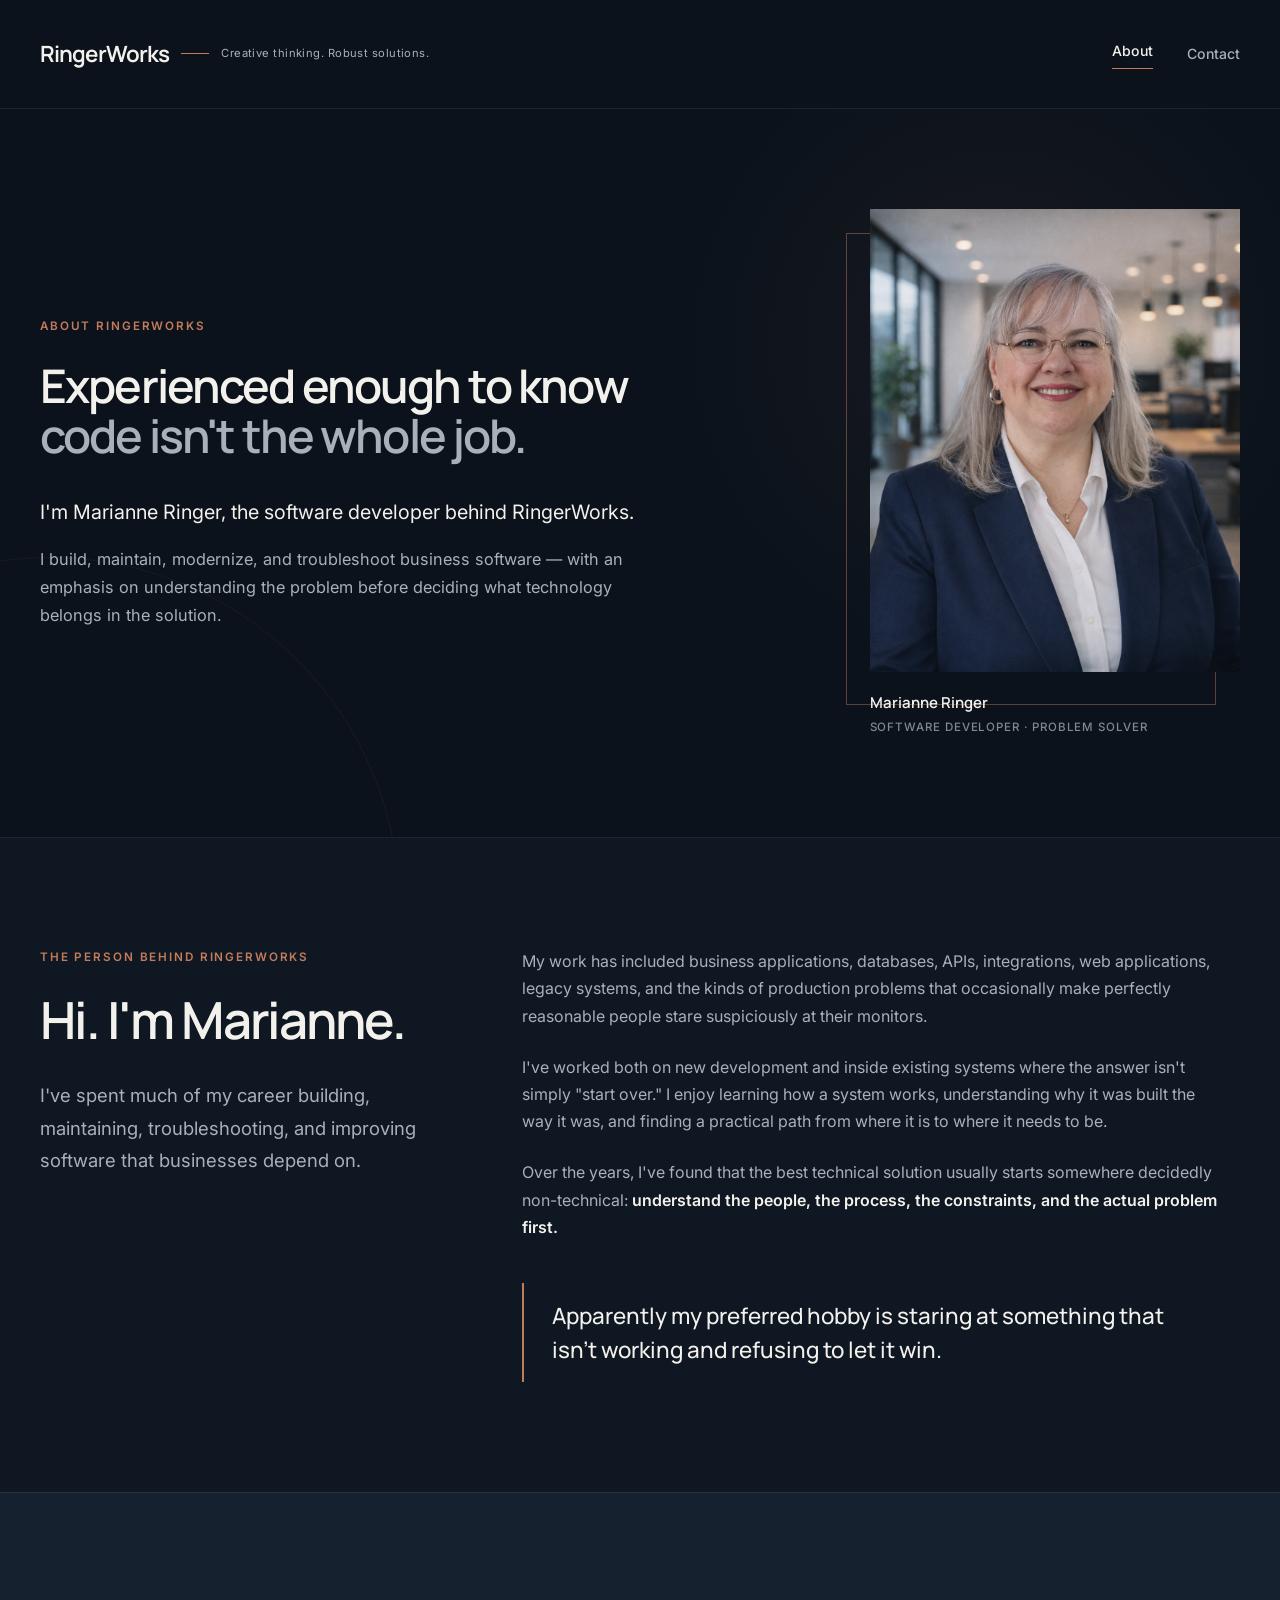
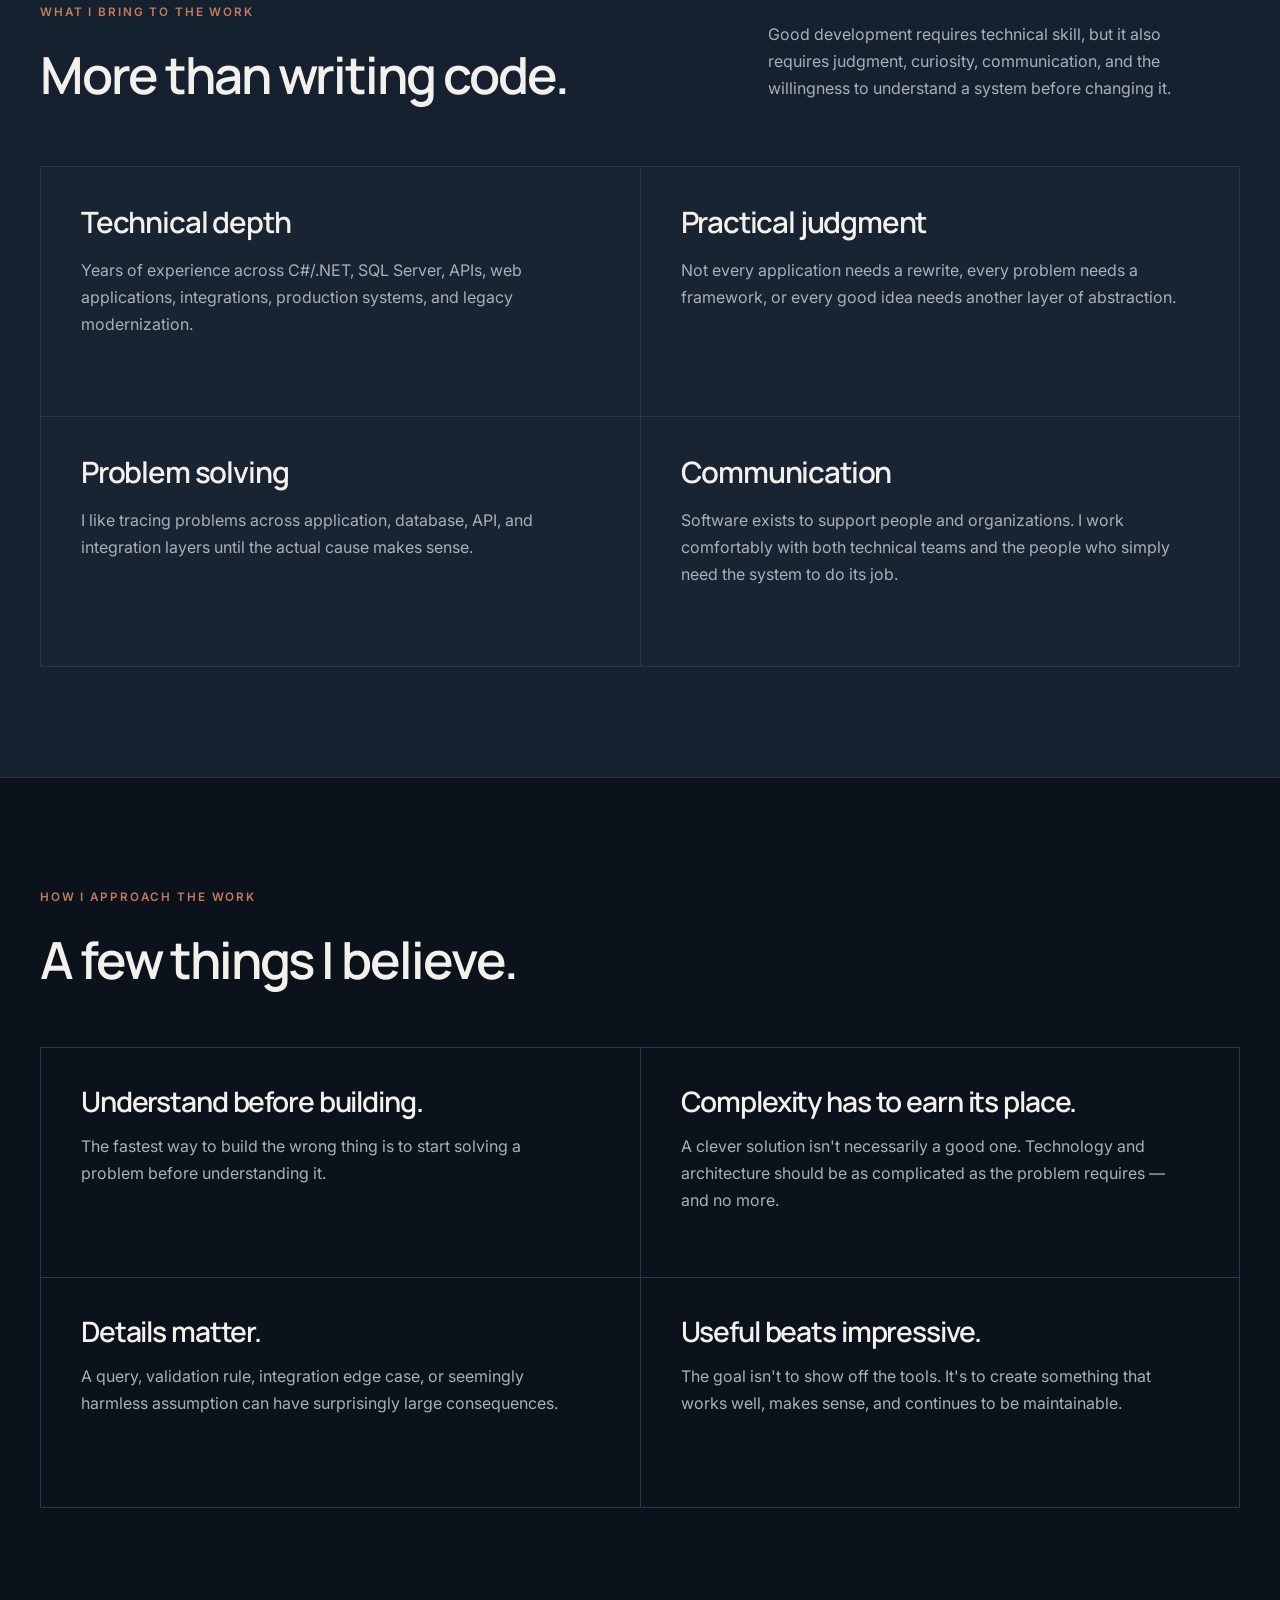
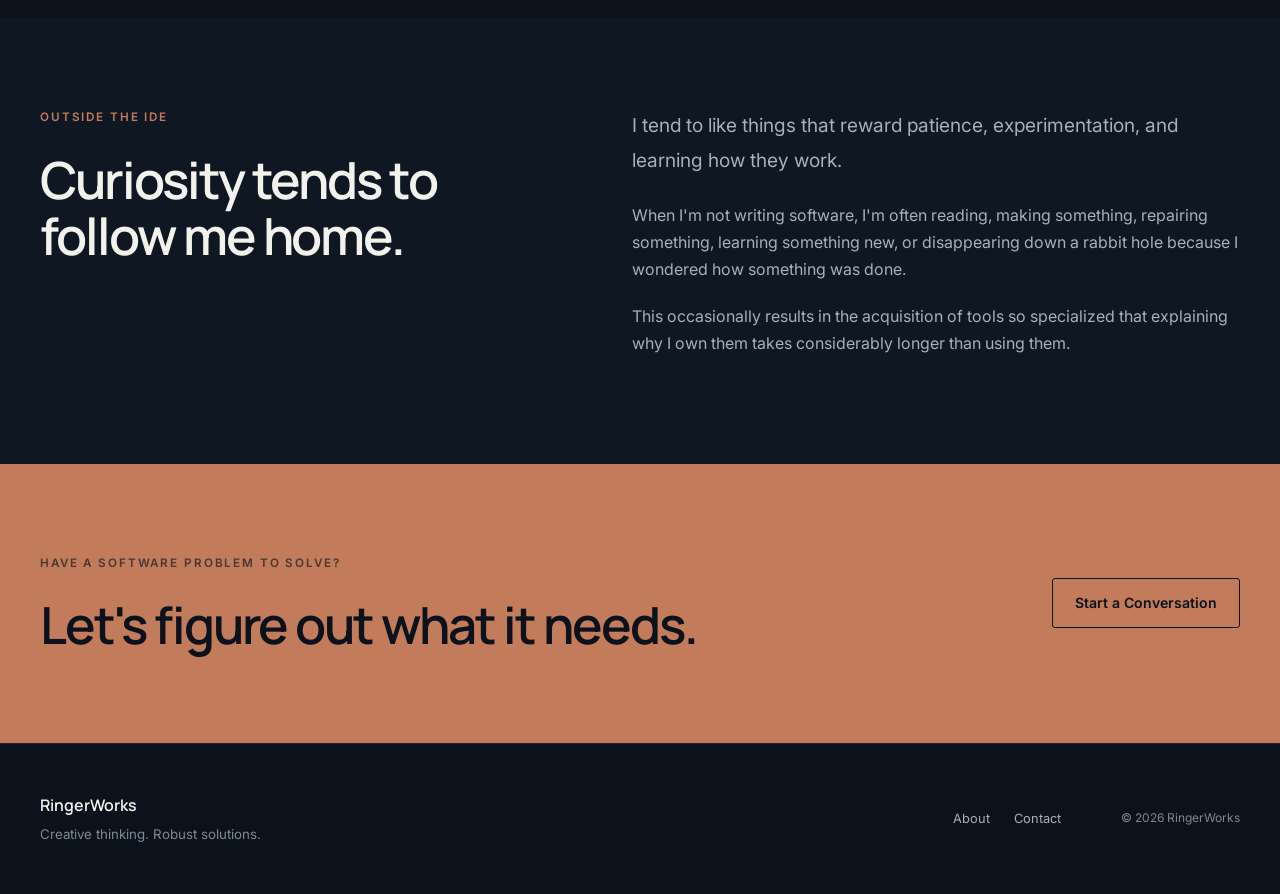
==== about/index.html @ 97416dea "RingerWorks website first full version" ====
<!DOCTYPE html>
<html lang="en">

<head>
    <meta charset="utf-8">

    <meta name="viewport"
          content="width=device-width, initial-scale=1">

    <title>About RingerWorks | Marianne Ringer</title>

    <meta name="description"
          content="Meet Marianne Ringer, the software developer behind RingerWorks. Experienced in .NET development, business applications, databases, integrations, legacy modernization, and technical problem solving.">

    <!-- Typography -->
    <link rel="preconnect"
          href="https://fonts.googleapis.com">

    <link rel="preconnect"
          href="https://fonts.gstatic.com"
          crossorigin>

    <link href="https://fonts.googleapis.com/css2?family=Inter:wght@400;500;600&family=Manrope:wght@500;600;700&display=swap"
          rel="stylesheet">

    <!-- Site Styles -->
    <link rel="stylesheet"
          href="../assets/css/site.css">
</head>


<body>

    <a class="skip-link"
       href="#main-content">
        Skip to content
    </a>


    <!-- =========================================================
         HEADER
         ========================================================= -->

    <header class="site-header">

        <div class="container header-inner">

            <a href="../index.html"
               class="brand"
               aria-label="RingerWorks home">

                <span class="brand-name">
                    RingerWorks
                </span>

                <span class="brand-line"
                      aria-hidden="true"></span>

                <span class="brand-tagline">
                    Creative thinking. Robust solutions.
                </span>

            </a>


            <nav class="main-nav"
                 aria-label="Main navigation">

                <a href="../about/index.html"
                   class="nav-current"
                   aria-current="page">
                    About
                </a>

                <a href="../contact/index.html">
                    Contact
                </a>

            </nav>

        </div>

    </header>



    <main id="main-content">


        <!-- =====================================================
             ABOUT HERO
             ===================================================== -->

        <section class="about-hero">

            <div class="container about-hero-grid">

                <div class="about-hero-copy">

                    <p class="eyebrow">
                        ABOUT RINGERWORKS
                    </p>


                    <h1>

                        <span class="about-hero-line">
                            Experienced enough to know
                        </span>

                        <span class="about-hero-line about-hero-muted">
                            code isn't the whole job.
                        </span>

                    </h1>


                    <p class="about-hero-lead">
                        I'm Marianne Ringer, the software developer
                        behind RingerWorks.
                    </p>


                    <p class="about-hero-description">
                        I build, maintain, modernize, and troubleshoot
                        business software — with an emphasis on understanding
                        the problem before deciding what technology belongs
                        in the solution.
                    </p>

                </div>



                <figure class="about-portrait">

                    <div class="about-portrait-frame">

                        <img src="../assets/images/Marianne-Ringer.png"
                             alt="Marianne Ringer, founder and software developer at RingerWorks">

                    </div>


                    <figcaption>

                        Marianne Ringer

                        <span>
                            Software Developer · Problem Solver
                        </span>

                    </figcaption>

                </figure>

            </div>

        </section>



        <!-- =====================================================
             INTRODUCTION
             ===================================================== -->

        <section class="about-story section">

            <div class="container about-story-grid">


                <!-- LEFT SIDE -->

                <div class="about-story-intro">

                    <p class="section-label">
                        THE PERSON BEHIND RINGERWORKS
                    </p>


                    <h2>
                        Hi. I'm Marianne.
                    </h2>


                    <p class="about-story-lead">
                        I've spent much of my career building,
                        maintaining, troubleshooting, and improving
                        software that businesses depend on.
                    </p>

                </div>



                <!-- RIGHT SIDE -->

                <div class="about-story-copy">

                    <p>
                        My work has included business applications,
                        databases, APIs, integrations, web applications,
                        legacy systems, and the kinds of production
                        problems that occasionally make perfectly
                        reasonable people stare suspiciously at
                        their monitors.
                    </p>


                    <p>
                        I've worked both on new development and inside
                        existing systems where the answer isn't simply
                        "start over." I enjoy learning how a system works,
                        understanding why it was built the way it was,
                        and finding a practical path from where it is
                        to where it needs to be.
                    </p>


                    <p>
                        Over the years, I've found that the best technical
                        solution usually starts somewhere decidedly
                        non-technical:
                        <strong>
                            understand the people, the process, the
                            constraints, and the actual problem first.
                        </strong>
                    </p>


                    <p class="about-aside">
                        Apparently my preferred hobby is staring at
                        something that isn't working and refusing
                        to let it win.
                    </p>

                </div>

            </div>

        </section>



        <!-- =====================================================
             WHAT I BRING
             ===================================================== -->

        <section class="about-strengths section">

            <div class="container">

                <div class="about-strengths-heading">

                    <div>

                        <p class="section-label">
                            WHAT I BRING TO THE WORK
                        </p>


                        <h2>
                            More than writing code.
                        </h2>

                    </div>


                    <p>
                        Good development requires technical skill,
                        but it also requires judgment, curiosity,
                        communication, and the willingness to understand
                        a system before changing it.
                    </p>

                </div>



                <div class="about-strengths-grid">


                    <!-- TECHNICAL DEPTH -->

                    <article class="strength-card">

                        <h3>
                            Technical depth
                        </h3>

                        <p>
                            Years of experience across C#/.NET,
                            SQL Server, APIs, web applications,
                            integrations, production systems,
                            and legacy modernization.
                        </p>

                    </article>



                    <!-- PRACTICAL JUDGMENT -->

                    <article class="strength-card">

                        <h3>
                            Practical judgment
                        </h3>

                        <p>
                            Not every application needs a rewrite,
                            every problem needs a framework,
                            or every good idea needs another layer
                            of abstraction.
                        </p>

                    </article>



                    <!-- PROBLEM SOLVING -->

                    <article class="strength-card">

                        <h3>
                            Problem solving
                        </h3>

                        <p>
                            I like tracing problems across application,
                            database, API, and integration layers until
                            the actual cause makes sense.
                        </p>

                    </article>



                    <!-- COMMUNICATION -->

                    <article class="strength-card">

                        <h3>
                            Communication
                        </h3>

                        <p>
                            Software exists to support people and
                            organizations. I work comfortably with
                            both technical teams and the people who
                            simply need the system to do its job.
                        </p>

                    </article>

                </div>

            </div>

        </section>



        <!-- =====================================================
             PRINCIPLES
             ===================================================== -->

        <section class="about-principles section">

            <div class="container">

                <div class="principles-heading">

                    <p class="section-label">
                        HOW I APPROACH THE WORK
                    </p>


                    <h2>
                        A few things I believe.
                    </h2>

                </div>



                <div class="principles-grid">


                    <article class="principle-card">

                        <h3>
                            Understand before building.
                        </h3>

                        <p>
                            The fastest way to build the wrong thing
                            is to start solving a problem before
                            understanding it.
                        </p>

                    </article>



                    <article class="principle-card">

                        <h3>
                            Complexity has to earn its place.
                        </h3>

                        <p>
                            A clever solution isn't necessarily a good one.
                            Technology and architecture should be as
                            complicated as the problem requires —
                            and no more.
                        </p>

                    </article>



                    <article class="principle-card">

                        <h3>
                            Details matter.
                        </h3>

                        <p>
                            A query, validation rule, integration edge case,
                            or seemingly harmless assumption can have
                            surprisingly large consequences.
                        </p>

                    </article>



                    <article class="principle-card">

                        <h3>
                            Useful beats impressive.
                        </h3>

                        <p>
                            The goal isn't to show off the tools.
                            It's to create something that works well,
                            makes sense, and continues to be maintainable.
                        </p>

                    </article>

                </div>

            </div>

        </section>



        <!-- =====================================================
             PERSONAL NOTE
             ===================================================== -->

        <section class="about-personal">

            <div class="container about-personal-grid">

                <div>

                    <p class="section-label">
                        OUTSIDE THE IDE
                    </p>


                    <h2>
                        Curiosity tends to
                        follow me home.
                    </h2>

                </div>


                <div class="about-personal-copy">

                    <p class="large-copy">
                        I tend to like things that reward patience,
                        experimentation, and learning how they work.
                    </p>


                    <p>
                        When I'm not writing software, I'm often reading,
                        making something, repairing something, learning
                        something new, or disappearing down a rabbit hole
                        because I wondered how something was done.
                    </p>


                    <p>
                        This occasionally results in the acquisition of
                        tools so specialized that explaining why I own
                        them takes considerably longer than using them.
                    </p>

                </div>

            </div>

        </section>



        <!-- =====================================================
             CONTACT CTA
             ===================================================== -->

        <section class="contact-cta">

            <div class="container contact-cta-inner">

                <div>

                    <p class="section-label">
                        HAVE A SOFTWARE PROBLEM TO SOLVE?
                    </p>


                    <h2>
                        Let's figure out what it needs.
                    </h2>

                </div>


                <a href="../contact/index.html"
                   class="button button-light">

                    Start a Conversation

                </a>

            </div>

        </section>


    </main>



    <!-- =========================================================
         FOOTER
         ========================================================= -->

    <footer class="site-footer">

        <div class="container footer-inner">

            <div class="footer-brand">

                <span>
                    RingerWorks
                </span>

                <small>
                    Creative thinking. Robust solutions.
                </small>

            </div>


            <nav class="footer-nav"
                 aria-label="Footer navigation">

                <a href="../about/index.html">
                    About
                </a>

                <a href="../contact/index.html">
                    Contact
                </a>

            </nav>


            <p class="copyright">
                &copy; 2026 RingerWorks
            </p>

        </div>

    </footer>


    <script src="../assets/js/site.js"></script>

</body>

</html>
---- assets/css/site.css ----
/* ============================================================
   RINGERWORKS
   Core Site Styles
   ============================================================ */


/* ------------------------------------------------------------
   DESIGN TOKENS
   ------------------------------------------------------------ */

:root {
    --bg: #0f1722;
    --bg-deep: #0b121b;
    --bg-soft: #162130;
    --surface: #1b2838;
    --text: #f3f1ec;
    --text-soft: #a8b0b8;
    --text-muted: #7f8993;
    --border: #2a3747;
    --border-soft: rgba(255, 255, 255, 0.08);
    --accent: #c27b5b;
    --accent-hover: #d88f6d;
    --max-width: 1200px;
    --content-width: 820px;
    --font-heading: "Manrope", sans-serif;
    --font-body: "Inter", sans-serif;
}



/* ============================================================
   BASE
   ============================================================ */

*,
*::before,
*::after {
    box-sizing: border-box;
}


html {
    scroll-behavior: smooth;
}


body {
    margin: 0;
    background: var(--bg);
    color: var(--text);
    font-family: var(--font-body);
    font-size: 16px;
    line-height: 1.7;
    -webkit-font-smoothing: antialiased;
}


a {
    color: inherit;
}


img {
    display: block;
    max-width: 100%;
}


.container {
    width: min(calc(100% - 64px), var(--max-width));
    margin-inline: auto;
}


.narrow {
    max-width: var(--content-width);
}


.section {
    padding-block: 110px;
}


h1,
h2,
h3 {
    margin: 0;
    font-family: var(--font-heading);
    font-weight: 600;
    line-height: 1.08;
    letter-spacing: -0.04em;
}


h2 {
    font-size: clamp(2.3rem, 4vw, 4rem);
}


p {
    margin-top: 0;
}


.section-label,
.eyebrow {
    margin-bottom: 24px;
    color: var(--accent);
    font-size: 0.73rem;
    font-weight: 600;
    letter-spacing: 0.16em;
    text-transform: uppercase;
}


.large-copy {
    color: var(--text-soft);
    font-size: clamp(1.05rem, 1.5vw, 1.25rem);
    line-height: 1.8;
}



/* ============================================================
   ACCESSIBILITY
   ============================================================ */

.skip-link {
    position: absolute;
    top: -100px;
    left: 20px;
    z-index: 1000;
    padding: 10px 16px;
    background: var(--text);
    color: var(--bg);
    text-decoration: none;
}


    .skip-link:focus {
        top: 20px;
    }


a:focus-visible,
button:focus-visible,
input:focus-visible,
textarea:focus-visible,
select:focus-visible {
    outline: 2px solid var(--accent-hover);
    outline-offset: 4px;
}



/* ============================================================
   HEADER
   ============================================================ */

.site-header {
    background: var(--bg-deep);
    border-bottom: 1px solid var(--border-soft);
}


.header-inner {
    min-height: 108px;
    display: flex;
    align-items: center;
    justify-content: space-between;
}


.brand {
    display: grid;
    grid-template-columns: auto 28px auto;
    align-items: center;
    gap: 12px;
    text-decoration: none;
}


.brand-name {
    font-family: var(--font-heading);
    font-size: 1.4rem;
    font-weight: 650;
    letter-spacing: -0.04em;
}


.brand-line {
    width: 28px;
    height: 1px;
    background: var(--accent);
}


.brand-tagline {
    color: var(--text-soft);
    font-size: 0.7rem;
    letter-spacing: 0.04em;
}


.main-nav {
    display: flex;
    align-items: center;
    gap: 34px;
}


    .main-nav a {
        color: var(--text-soft);
        font-size: 0.88rem;
        font-weight: 500;
        text-decoration: none;
        transition: color 160ms ease;
    }


        .main-nav a:hover,
        .main-nav a:focus-visible {
            color: var(--accent-hover);
        }


    .main-nav .nav-current {
        color: var(--text);
    }


        .main-nav .nav-current::after {
            content: "";
            display: block;
            width: 100%;
            height: 1px;
            margin-top: 5px;
            background: var(--accent);
        }



/* ============================================================
   BUTTONS + TEXT LINKS
   ============================================================ */

.button {
    display: inline-flex;
    align-items: center;
    justify-content: center;
    min-height: 50px;
    padding: 0 22px;
    border: 1px solid transparent;
    border-radius: 3px;
    font-family: var(--font-body);
    font-size: 0.88rem;
    font-weight: 600;
    text-decoration: none;
    transition: background 160ms ease, border-color 160ms ease, color 160ms ease;
}


.button-primary {
    background: var(--accent);
    color: var(--bg-deep);
}


    .button-primary:hover,
    .button-primary:focus-visible {
        background: var(--accent-hover);
    }


.button-light {
    border-color: var(--text);
    color: var(--text);
}


    .button-light:hover,
    .button-light:focus-visible {
        background: var(--text);
        color: var(--bg-deep);
    }


.button-dark {
    background: var(--bg-deep);
    color: var(--text);
    border-color: var(--bg-deep);
}


    .button-dark:hover,
    .button-dark:focus-visible {
        background: transparent;
        color: var(--bg-deep);
    }


.text-link {
    display: inline-flex;
    align-items: center;
    gap: 10px;
    color: var(--text);
    font-size: 0.88rem;
    font-weight: 500;
    text-decoration: none;
}


    .text-link span {
        color: var(--accent);
        transition: transform 160ms ease;
    }


    .text-link:hover span,
    .text-link:focus-visible span {
        transform: translateX(4px);
    }



/* ============================================================
   COMMON SECTION HEADING
   ============================================================ */

.section-heading {
    display: grid;
    grid-template-columns: minmax(0, 1.25fr) minmax(280px, 0.75fr);
    gap: 80px;
    align-items: end;
    margin-bottom: 72px;
}


    .section-heading > div {
        min-width: 0;
    }


    .section-heading > p {
        max-width: 440px;
        margin: 0;
        color: var(--text-soft);
    }



/* ============================================================
   HOME PAGE
   ============================================================ */


/* ------------------------------------------------------------
   HERO
   ------------------------------------------------------------ */

.hero {
    position: relative;
    min-height: 620px;
    display: flex;
    align-items: center;
    overflow: hidden;
    background: radial-gradient( circle at 75% 35%, rgba(194, 123, 91, 0.07), transparent 32% ), var(--bg-deep);
}


    .hero::after {
        content: "";
        position: absolute;
        right: -180px;
        bottom: -280px;
        width: 650px;
        height: 650px;
        border: 1px solid rgba(194, 123, 91, 0.12);
        border-radius: 50%;
        pointer-events: none;
    }


.hero-inner {
    position: relative;
    z-index: 1;
    display: grid;
    grid-template-columns: minmax(0, 1fr) 220px;
    gap: 100px;
    align-items: end;
    padding-block: 95px;
}


.hero-copy {
    min-width: 0;
}


.hero h1 {
    max-width: 880px;
    font-size: clamp( 3.5rem, 5.5vw, 5.8rem );
}


    .hero h1 span {
        color: var(--text-soft);
    }


.hero-description {
    max-width: 650px;
    margin-top: 36px;
    margin-bottom: 0;
    color: var(--text-soft);
    font-size: clamp( 1.05rem, 1.4vw, 1.2rem );
}


.hero-actions {
    display: flex;
    align-items: center;
    gap: 30px;
    margin-top: 44px;
}


.hero-detail {
    padding-bottom: 8px;
}


.hero-rule {
    width: 100%;
    height: 1px;
    margin-bottom: 22px;
    background: var(--accent);
}


.hero-detail p {
    margin: 0;
    color: var(--text-muted);
    font-size: 0.76rem;
    line-height: 1.9;
    letter-spacing: 0.12em;
    text-transform: uppercase;
}



/* ------------------------------------------------------------
   SERVICES / CAPABILITIES
   ------------------------------------------------------------ */

.digital-capabilities {
    background: var(--bg-soft);
    border-block: 1px solid var(--border-soft);
}


.capability-grid {
    display: grid;
    grid-template-columns: repeat(3, minmax(0, 1fr));
    border-top: 1px solid var(--border);
    border-left: 1px solid var(--border);
}


.capability-card {
    position: relative;
    min-height: 280px;
    padding: 38px;
    background: rgba(255, 255, 255, 0.012);
    border-right: 1px solid var(--border);
    border-bottom: 1px solid var(--border);
    transition: background 160ms ease;
}


    .capability-card:hover {
        background: rgba(255, 255, 255, 0.025);
    }


    .capability-card h3 {
        margin-bottom: 18px;
        font-size: clamp( 1.45rem, 2vw, 2rem );
    }


    .capability-card p {
        margin-bottom: 0;
        color: var(--text-soft);
    }


.capability-card-accent::before {
    content: "";
    position: absolute;
    top: 0;
    left: 0;
    width: 3px;
    height: 100%;
    background: var(--accent);
}



/* ------------------------------------------------------------
   PROBLEMS / VALUE
   ------------------------------------------------------------ */

.problem-section {
    background: var(--bg-deep);
}


.problem-grid {
    display: grid;
    grid-template-columns: 0.85fr 1.15fr;
    gap: 110px;
}


    .problem-grid > div:first-child {
        position: sticky;
        top: 50px;
        align-self: start;
    }


.problem-item {
    padding-block: 32px;
    border-top: 1px solid var(--border);
}


    .problem-item:last-child {
        border-bottom: 1px solid var(--border);
    }


    .problem-item h3 {
        margin-bottom: 14px;
        font-size: clamp( 1.35rem, 2vw, 1.8rem );
        letter-spacing: -0.025em;
    }


    .problem-item p {
        max-width: 650px;
        margin-bottom: 0;
        color: var(--text-soft);
    }



/* ------------------------------------------------------------
   TECHNOLOGY
   ------------------------------------------------------------ */

.technology-section {
    background: var(--bg);
}


.technology-heading {
    max-width: 760px;
    margin-bottom: 70px;
}


    .technology-heading h2 {
        margin-bottom: 24px;
    }


    .technology-heading > p:last-child {
        max-width: 570px;
        color: var(--text-soft);
    }


.technology-grid {
    display: grid;
    grid-template-columns: repeat(5, minmax(0, 1fr));
    border-top: 1px solid var(--border);
    border-bottom: 1px solid var(--border);
}


.technology-group {
    padding: 32px 25px;
    border-right: 1px solid var(--border);
}


    .technology-group:first-child {
        border-left: 1px solid var(--border);
    }


.technology-label {
    min-height: 42px;
    margin-bottom: 24px;
    color: var(--accent);
    font-size: 0.68rem;
    font-weight: 600;
    letter-spacing: 0.14em;
    text-transform: uppercase;
}


.technology-group ul {
    padding: 0;
    margin: 0;
    list-style: none;
}


.technology-group li {
    padding-block: 8px;
    color: var(--text-soft);
    font-size: 0.9rem;
}



/* ------------------------------------------------------------
   APPROACH
   ------------------------------------------------------------ */

.approach {
    background: var(--bg-deep);
}


.approach-grid {
    display: grid;
    grid-template-columns: 1fr 0.8fr;
    gap: 100px;
}


.approach-copy {
    padding-top: 44px;
    color: var(--text-soft);
    font-size: 1.02rem;
}


    .approach-copy p + p {
        margin-top: 26px;
    }



/* ------------------------------------------------------------
   ABOUT PREVIEW
   ------------------------------------------------------------ */

.about-preview {
    background: var(--bg);
}


.about-preview-grid {
    display: grid;
    grid-template-columns: 0.9fr 1.1fr;
    gap: 100px;
}


.about-preview .large-copy {
    margin-bottom: 34px;
}


.about-preview-copy {
    margin-top: -10px;
    margin-bottom: 32px;
    color: var(--text-soft);
}



/* ============================================================
   ABOUT PAGE
   ============================================================ */


/* ------------------------------------------------------------
   ABOUT HERO
   ------------------------------------------------------------ */

.about-hero {
    position: relative;
    overflow: hidden;
    background: radial-gradient( circle at 78% 32%, rgba(194, 123, 91, 0.07), transparent 29% ), var(--bg-deep);
    border-bottom: 1px solid var(--border-soft);
}


    .about-hero::before {
        content: "";
        position: absolute;
        left: -300px;
        bottom: -420px;
        width: 700px;
        height: 700px;
        border: 1px solid rgba(194, 123, 91, 0.08);
        border-radius: 50%;
        pointer-events: none;
    }


.about-hero-grid {
    position: relative;
    z-index: 1;
    display: grid;
    /*
        Give the headline more room than the portrait.
    */
    grid-template-columns: minmax(0, 1.35fr) minmax(300px, 0.65fr);
    gap: 60px;
    align-items: center;
    padding-block: 100px;
}


.about-hero-copy {
    min-width: 0;
}


.about-hero h1 {
    max-width: 780px;
    /*
        Smaller than the homepage hero because
        this headline shares the row with a portrait.
    */
    font-size: clamp( 2.9rem, 3.2vw, 3.5rem );
}


.about-hero-line {
    display: block;
    /*
        IMPORTANT:
        Never force these lines to remain unbroken.
        They are allowed to wrap before reaching
        the portrait.
    */
    white-space: normal;
}


.about-hero-muted {
    color: var(--text-soft);
}


.about-hero-lead {
    max-width: 620px;
    margin-top: 36px;
    margin-bottom: 18px;
    color: var(--text);
    font-size: clamp( 1.18rem, 1.55vw, 1.4rem );
    line-height: 1.6;
}


.about-hero-description {
    max-width: 620px;
    margin-bottom: 0;
    color: var(--text-soft);
    font-size: 1.02rem;
}



/* ------------------------------------------------------------
   ABOUT PORTRAIT
   ------------------------------------------------------------ */

.about-portrait {
    position: relative;
    width: min(100%, 380px);
    margin: 0 0 0 auto;
}


    .about-portrait::before {
        content: "";
        position: absolute;
        top: 24px;
        left: -24px;
        width: 100%;
        height: calc(100% - 56px);
        border: 1px solid rgba(194, 123, 91, 0.45);
        pointer-events: none;
    }


.about-portrait-frame {
    position: relative;
    z-index: 1;
    aspect-ratio: 4 / 5;
    overflow: hidden;
    background: var(--surface);
}


.about-portrait img {
    width: 100%;
    height: 100%;
    object-fit: cover;
    object-position: center 38%;
}


.about-portrait figcaption {
    position: relative;
    z-index: 2;
    display: flex;
    flex-direction: column;
    gap: 2px;
    padding-top: 18px;
    font-family: var(--font-heading);
    font-size: 0.94rem;
    font-weight: 600;
}


    .about-portrait figcaption span {
        color: var(--text-muted);
        font-family: var(--font-body);
        font-size: 0.72rem;
        font-weight: 500;
        letter-spacing: 0.08em;
        text-transform: uppercase;
    }



/* ------------------------------------------------------------
   ABOUT STORY
   ------------------------------------------------------------ */

.about-story {
    background: var(--bg);
}


.about-story-grid {
    display: grid;
    grid-template-columns: 0.7fr 1.3fr;
    gap: 95px;
    align-items: start;
}


.about-story-intro h2 {
    margin-bottom: 32px;
}


.about-story-lead {
    max-width: 420px;
    margin-bottom: 0;
    color: var(--text-soft);
    font-size: clamp( 1.05rem, 1.45vw, 1.22rem );
    line-height: 1.75;
}


.about-story-copy {
    max-width: 700px;
}


    .about-story-copy > p:not(.about-aside) {
        color: var(--text-soft);
    }


    .about-story-copy p + p {
        margin-top: 24px;
    }


    .about-story-copy strong {
        color: var(--text);
        font-weight: 600;
    }



/* ------------------------------------------------------------
   ABOUT PULL QUOTE
   ------------------------------------------------------------ */

.about-aside {
    max-width: 650px;
    margin-top: 42px !important;
    margin-bottom: 0;
    padding: 16px 0 16px 28px;
    color: var(--text) !important;
    font-family: var(--font-heading);
    font-size: clamp( 1.15rem, 1.8vw, 1.4rem );
    font-weight: 500;
    line-height: 1.5;
    border-left: 2px solid var(--accent);
    background: transparent;
}



/* ------------------------------------------------------------
   ABOUT STRENGTHS
   ------------------------------------------------------------ */

.about-strengths {
    background: var(--bg-soft);
    border-block: 1px solid var(--border-soft);
}


.about-strengths-heading {
    display: grid;
    grid-template-columns: 1.15fr 0.85fr;
    gap: 90px;
    align-items: end;
    margin-bottom: 64px;
}


    .about-strengths-heading h2 {
        max-width: 650px;
    }


    .about-strengths-heading > p {
        max-width: 440px;
        margin: 0;
        color: var(--text-soft);
    }


.about-strengths-grid {
    display: grid;
    grid-template-columns: repeat(2, minmax(0, 1fr));
    border-top: 1px solid var(--border);
    border-left: 1px solid var(--border);
}


.strength-card {
    min-height: 250px;
    padding: 40px;
    border-right: 1px solid var(--border);
    border-bottom: 1px solid var(--border);
    background: rgba(255, 255, 255, 0.012);
}


    .strength-card h3 {
        margin-bottom: 18px;
        font-size: clamp( 1.55rem, 2.3vw, 2.05rem );
    }


    .strength-card p {
        max-width: 500px;
        margin-bottom: 0;
        color: var(--text-soft);
    }



/* ------------------------------------------------------------
   ABOUT PRINCIPLES
   ------------------------------------------------------------ */

.about-principles {
    background: var(--bg-deep);
}


.principles-heading {
    max-width: 760px;
    margin-bottom: 60px;
}


.principles-grid {
    display: grid;
    grid-template-columns: repeat(2, minmax(0, 1fr));
    border-top: 1px solid var(--border);
    border-left: 1px solid var(--border);
}


.principle-card {
    min-height: 230px;
    padding: 38px 40px;
    border-right: 1px solid var(--border);
    border-bottom: 1px solid var(--border);
}


    .principle-card h3 {
        margin-bottom: 16px;
        font-size: clamp( 1.45rem, 2.2vw, 1.95rem );
    }


    .principle-card p {
        max-width: 490px;
        margin-bottom: 0;
        color: var(--text-soft);
    }



/* ------------------------------------------------------------
   ABOUT PERSONAL
   ------------------------------------------------------------ */

.about-personal {
    padding-block: 90px;
    background: var(--bg);
}


.about-personal-grid {
    display: grid;
    grid-template-columns: 0.9fr 1.1fr;
    gap: 95px;
    align-items: start;
}


.about-personal h2 {
    max-width: 540px;
    font-size: clamp( 2.5rem, 4vw, 3.8rem );
}


.about-personal-copy {
    max-width: 650px;
}


    .about-personal-copy p:not(.large-copy) {
        color: var(--text-soft);
    }


    .about-personal-copy p + p {
        margin-top: 20px;
    }


    .about-personal-copy .large-copy {
        margin-bottom: 24px;
    }



/* ============================================================
   CONTACT CTA
   ============================================================ */

.contact-cta {
    padding-block: 90px;
    background: var(--accent);
    color: var(--bg-deep);
}


    .contact-cta .section-label {
        color: rgba(15, 23, 34, 0.67);
    }


    .contact-cta h2 {
        font-size: clamp( 2rem, 4vw, 3.7rem );
    }


.contact-cta-inner {
    display: flex;
    align-items: center;
    justify-content: space-between;
    gap: 60px;
}


.contact-cta .button-light {
    flex-shrink: 0;
    border-color: var(--bg-deep);
    color: var(--bg-deep);
}


    .contact-cta .button-light:hover,
    .contact-cta .button-light:focus-visible {
        background: var(--bg-deep);
        color: var(--text);
    }



/* ============================================================
   FOOTER
   ============================================================ */

.site-footer {
    padding-block: 48px;
    background: var(--bg-deep);
    border-top: 1px solid var(--border-soft);
}


.footer-inner {
    display: grid;
    grid-template-columns: 1fr auto auto;
    gap: 60px;
    align-items: center;
}


.footer-brand {
    display: flex;
    flex-direction: column;
    gap: 4px;
}


    .footer-brand > span {
        font-family: var(--font-heading);
        font-weight: 600;
    }


    .footer-brand small {
        color: var(--text-muted);
    }


.footer-nav {
    display: flex;
    gap: 24px;
}


    .footer-nav a {
        color: var(--text-soft);
        font-size: 0.8rem;
        text-decoration: none;
        transition: color 160ms ease;
    }


        .footer-nav a:hover,
        .footer-nav a:focus-visible {
            color: var(--accent);
        }


.copyright {
    margin: 0;
    color: var(--text-muted);
    font-size: 0.75rem;
}



/* ============================================================
   MEDIUM DESKTOP
   ============================================================ */

@media (max-width: 1050px) {

    /*
        The About hero stacks earlier than the rest
        of the site so the headline and portrait never
        compete for horizontal space.
    */

    .about-hero-grid {
        grid-template-columns: 1fr;
        gap: 55px;
        padding-block: 85px;
    }


    .about-hero h1 {
        max-width: 760px;
        font-size: clamp( 3rem, 5.5vw, 3.8rem );
    }


    .about-portrait {
        width: min(100%, 380px);
        margin-left: 0;
    }
}



/* ============================================================
   TABLET
   ============================================================ */

@media (max-width: 900px) {

    .section {
        padding-block: 90px;
    }


    /* HEADER */

    .header-inner {
        min-height: auto;
        padding-block: 26px;
        align-items: flex-start;
        flex-direction: column;
        gap: 24px;
    }


    /* COMMON SECTION HEADINGS */

    .section-heading {
        grid-template-columns: 1fr;
        gap: 44px;
        margin-bottom: 60px;
    }


        .section-heading > p {
            max-width: 620px;
        }


    /* HOME HERO */

    .hero {
        min-height: auto;
    }


    .hero-inner {
        grid-template-columns: 1fr;
        gap: 65px;
        padding-block: 85px;
    }


    .hero-detail {
        max-width: 220px;
    }


    /* SERVICES */

    .capability-grid {
        grid-template-columns: repeat(2, minmax(0, 1fr));
    }


    /* PROBLEM SECTION */

    .problem-grid {
        grid-template-columns: 1fr;
        gap: 55px;
    }


        .problem-grid > div:first-child {
            position: static;
        }


    /* TECHNOLOGY */

    .technology-grid {
        grid-template-columns: repeat(2, minmax(0, 1fr));
    }


    .technology-group {
        border-bottom: 1px solid var(--border);
    }


    /* APPROACH */

    .approach-grid {
        grid-template-columns: 1fr;
        gap: 44px;
    }


    .approach-copy {
        padding-top: 0;
    }


    /* HOME ABOUT PREVIEW */

    .about-preview-grid {
        grid-template-columns: 1fr;
        gap: 44px;
    }


    /* ABOUT STORY */

    .about-story-grid {
        grid-template-columns: 1fr;
        gap: 44px;
    }


    .about-story-lead {
        max-width: 620px;
    }


    /* ABOUT STRENGTHS */

    .about-strengths-heading {
        grid-template-columns: 1fr;
        gap: 40px;
    }


        .about-strengths-heading > p {
            max-width: 620px;
        }


    /* ABOUT PERSONAL */

    .about-personal-grid {
        grid-template-columns: 1fr;
        gap: 44px;
    }


    .about-personal {
        padding-block: 80px;
    }


    /* CONTACT CTA */

    .contact-cta-inner {
        align-items: flex-start;
        flex-direction: column;
    }


    /* FOOTER */

    .footer-inner {
        grid-template-columns: 1fr;
        gap: 28px;
    }
}



/* ============================================================
   MOBILE
   ============================================================ */

@media (max-width: 650px) {

    .container {
        width: min( calc(100% - 40px), var(--max-width) );
    }


    .section {
        padding-block: 76px;
    }


    /* HEADER */

    .brand {
        grid-template-columns: 1fr;
        gap: 3px;
    }


    .brand-line {
        display: none;
    }


    .main-nav {
        flex-wrap: wrap;
        gap: 16px 24px;
    }


    /* HOME HERO */

    .hero-inner {
        padding-block: 72px;
        gap: 52px;
    }


    .hero h1 {
        font-size: clamp( 3rem, 13vw, 4.4rem );
    }


    .hero-description {
        margin-top: 28px;
    }


    .hero-actions {
        align-items: flex-start;
        flex-direction: column;
        gap: 22px;
        margin-top: 38px;
    }


    /* SERVICES */

    .capability-grid {
        grid-template-columns: 1fr;
    }


    .capability-card {
        min-height: auto;
        padding: 30px 26px;
    }


    /* TECHNOLOGY */

    .technology-grid {
        grid-template-columns: 1fr;
    }


    .technology-group,
    .technology-group:first-child {
        border-left: 1px solid var(--border);
        border-right: 1px solid var(--border);
    }


    .technology-label {
        min-height: auto;
    }


    /* ABOUT HERO */

    .about-hero-grid {
        padding-block: 68px;
        gap: 44px;
    }


    .about-hero h1 {
        font-size: clamp( 2.7rem, 11vw, 3.6rem );
    }


    .about-hero-lead {
        margin-top: 30px;
    }


    .about-portrait {
        width: calc(100% - 16px);
        margin-left: 0;
    }


        .about-portrait::before {
            top: 16px;
            left: 16px;
            height: calc(100% - 48px);
        }


    /* ABOUT STORY */

    .about-story-grid {
        gap: 34px;
    }


    .about-aside {
        margin-top: 32px !important;
        padding-left: 22px;
    }


    /* ABOUT STRENGTHS */

    .about-strengths-heading {
        margin-bottom: 44px;
    }


    .about-strengths-grid {
        grid-template-columns: 1fr;
    }


    .strength-card {
        min-height: auto;
        padding: 30px 26px;
    }


    /* ABOUT PRINCIPLES */

    .principles-heading {
        margin-bottom: 44px;
    }


    .principles-grid {
        grid-template-columns: 1fr;
    }


    .principle-card {
        min-height: auto;
        padding: 30px 26px;
    }


    /* ABOUT PERSONAL */

    .about-personal {
        padding-block: 70px;
    }


    .about-personal-grid {
        gap: 34px;
    }


    .about-personal h2 {
        font-size: clamp( 2.4rem, 11vw, 3.3rem );
    }


    /* FOOTER */

    .footer-nav {
        flex-wrap: wrap;
    }
}



/* ============================================================
   REDUCED MOTION
   ============================================================ */

@media (prefers-reduced-motion: reduce) {

    html {
        scroll-behavior: auto;
    }


    *,
    *::before,
    *::after {
        scroll-behavior: auto !important;
        transition-duration: 0.01ms !important;
        animation-duration: 0.01ms !important;
        animation-iteration-count: 1 !important;
    }
}

/* ============================================================
   CONTACT PAGE
   ============================================================ */


/* ------------------------------------------------------------
   CONTACT HERO
   ------------------------------------------------------------ */

.contact-page-hero {
    position: relative;
    overflow: hidden;
    background: radial-gradient( circle at 78% 35%, rgba(194, 123, 91, 0.07), transparent 30% ), var(--bg-deep);
    border-bottom: 1px solid var(--border-soft);
}


    .contact-page-hero::after {
        content: "";
        position: absolute;
        right: -280px;
        bottom: -380px;
        width: 700px;
        height: 700px;
        border: 1px solid rgba(194, 123, 91, 0.09);
        border-radius: 50%;
        pointer-events: none;
    }


.contact-page-hero-grid {
    position: relative;
    z-index: 1;
    display: grid;
    grid-template-columns: minmax(0, 1.25fr) minmax(280px, 0.75fr);
    gap: 100px;
    align-items: end;
    padding-block: 110px;
}


.contact-page-hero-copy {
    min-width: 0;
}


.contact-page-hero h1 {
    max-width: 820px;
    font-size: clamp( 3.4rem, 5vw, 5.5rem );
}


    .contact-page-hero h1 span {
        color: var(--text-soft);
    }


.contact-page-hero-lead {
    max-width: 650px;
    margin-top: 36px;
    margin-bottom: 18px;
    color: var(--text);
    font-size: clamp( 1.15rem, 1.6vw, 1.35rem );
    line-height: 1.65;
}


.contact-page-hero-description {
    max-width: 650px;
    margin-bottom: 0;
    color: var(--text-soft);
}



/* ------------------------------------------------------------
   WHAT HAPPENS NEXT
   ------------------------------------------------------------ */

.contact-next {
    padding-bottom: 8px;
}


    .contact-next .section-label {
        margin-bottom: 22px;
    }


    .contact-next > p:not(.section-label) {
        margin: 0;
        padding-block: 15px;
        color: var(--text-soft);
        border-top: 1px solid var(--border);
    }


    .contact-next > p:last-child {
        border-bottom: 1px solid var(--border);
    }



/* ------------------------------------------------------------
   FORM SECTION
   ------------------------------------------------------------ */

.contact-form-section {
    background: var(--bg);
}


.contact-form-layout {
    display: grid;
    grid-template-columns: 0.75fr 1.25fr;
    gap: 110px;
    align-items: start;
}


.contact-form-intro {
    position: sticky;
    top: 50px;
}


    .contact-form-intro h2 {
        max-width: 470px;
        margin-bottom: 28px;
    }


    .contact-form-intro > p:last-child {
        max-width: 440px;
        margin-bottom: 0;
        color: var(--text-soft);
    }



/* ------------------------------------------------------------
   FORM
   ------------------------------------------------------------ */

.contact-form-wrapper {
    max-width: 720px;
}


.contact-form {
    width: 100%;
}


.form-row {
    display: grid;
    grid-template-columns: repeat(2, minmax(0, 1fr));
    gap: 24px;
}


.form-field {
    margin-bottom: 30px;
}


    .form-field label {
        display: block;
        margin-bottom: 9px;
        color: var(--text);
        font-size: 0.86rem;
        font-weight: 600;
    }


        .form-field label > span:not(.optional) {
            color: var(--accent);
        }


.optional {
    margin-left: 6px;
    color: var(--text-muted);
    font-size: 0.7rem;
    font-weight: 400;
    letter-spacing: 0.03em;
}



/* ------------------------------------------------------------
   INPUTS
   ------------------------------------------------------------ */

.form-field input,
.form-field select,
.form-field textarea {
    width: 100%;
    border: 1px solid var(--border);
    border-radius: 2px;
    background: var(--bg-deep);
    color: var(--text);
    font-family: var(--font-body);
    font-size: 1rem;
    transition: border-color 160ms ease, background 160ms ease, box-shadow 160ms ease;
}


.form-field input,
.form-field select {
    min-height: 52px;
    padding: 0 15px;
}


.form-field textarea {
    min-height: 190px;
    padding: 14px 15px;
    line-height: 1.65;
    resize: vertical;
}


    .form-field input:hover,
    .form-field select:hover,
    .form-field textarea:hover {
        border-color: var(--text-muted);
    }


    .form-field input:focus,
    .form-field select:focus,
    .form-field textarea:focus {
        outline: none;
        border-color: var(--accent);
        box-shadow: 0 0 0 1px rgba(194, 123, 91, 0.25);
    }


.form-field select {
    cursor: pointer;
}


.form-field option {
    background: var(--bg-deep);
    color: var(--text);
}



/* ------------------------------------------------------------
   FIELD HELP
   ------------------------------------------------------------ */

.field-help {
    max-width: 620px;
    margin: -2px 0 12px;
    color: var(--text-muted);
    font-size: 0.82rem;
    line-height: 1.55;
}



/* ------------------------------------------------------------
   HONEYPOT
   ------------------------------------------------------------ */

.form-honeypot {
    position: absolute !important;
    width: 1px !important;
    height: 1px !important;
    padding: 0 !important;
    margin: -1px !important;
    overflow: hidden !important;
    clip: rect(0, 0, 0, 0) !important;
    white-space: nowrap !important;
    border: 0 !important;
}



/* ------------------------------------------------------------
   TURNSTILE
   ------------------------------------------------------------ */

.form-turnstile {
    margin-block: 10px 28px;
}



/* ------------------------------------------------------------
   SUBMIT
   ------------------------------------------------------------ */

.form-submit {
    display: flex;
    align-items: center;
    gap: 24px;
}


    .form-submit .button {
        flex-shrink: 0;
        cursor: pointer;
    }


        .form-submit .button:disabled {
            cursor: wait;
            opacity: 0.65;
        }


.form-privacy {
    max-width: 300px;
    margin: 0;
    color: var(--text-muted);
    font-size: 0.74rem;
    line-height: 1.5;
}



/* ------------------------------------------------------------
   FORM STATUS
   ------------------------------------------------------------ */

.form-status {
    display: none;
    margin-top: 28px;
    padding: 18px 20px;
    border-left: 2px solid transparent;
    font-size: 0.9rem;
}


.form-status-success {
    display: block;
    color: var(--text);
    border-left-color: var(--accent);
    background: rgba(194, 123, 91, 0.08);
}


.form-status-error {
    display: block;
    color: var(--text);
    border-left-color: #c86b6b;
    background: rgba(200, 107, 107, 0.08);
}



/* ------------------------------------------------------------
   CONTACT PAGE — TABLET
   ------------------------------------------------------------ */

@media (max-width: 900px) {

    .contact-page-hero-grid {
        grid-template-columns: 1fr;
        gap: 55px;
        padding-block: 85px;
    }


    .contact-next {
        max-width: 500px;
    }


    .contact-form-layout {
        grid-template-columns: 1fr;
        gap: 55px;
    }


    .contact-form-intro {
        position: static;
    }


        .contact-form-intro > p:last-child {
            max-width: 620px;
        }
}



/* ------------------------------------------------------------
   CONTACT PAGE — MOBILE
   ------------------------------------------------------------ */

@media (max-width: 650px) {

    .contact-page-hero-grid {
        padding-block: 68px;
        gap: 44px;
    }


    .contact-page-hero h1 {
        font-size: clamp( 3rem, 12vw, 4.1rem );
    }


    .contact-page-hero-lead {
        margin-top: 28px;
    }


    .form-row {
        grid-template-columns: 1fr;
        gap: 0;
    }


    .form-field {
        margin-bottom: 26px;
    }


    .form-submit {
        align-items: flex-start;
        flex-direction: column;
        gap: 16px;
    }
}
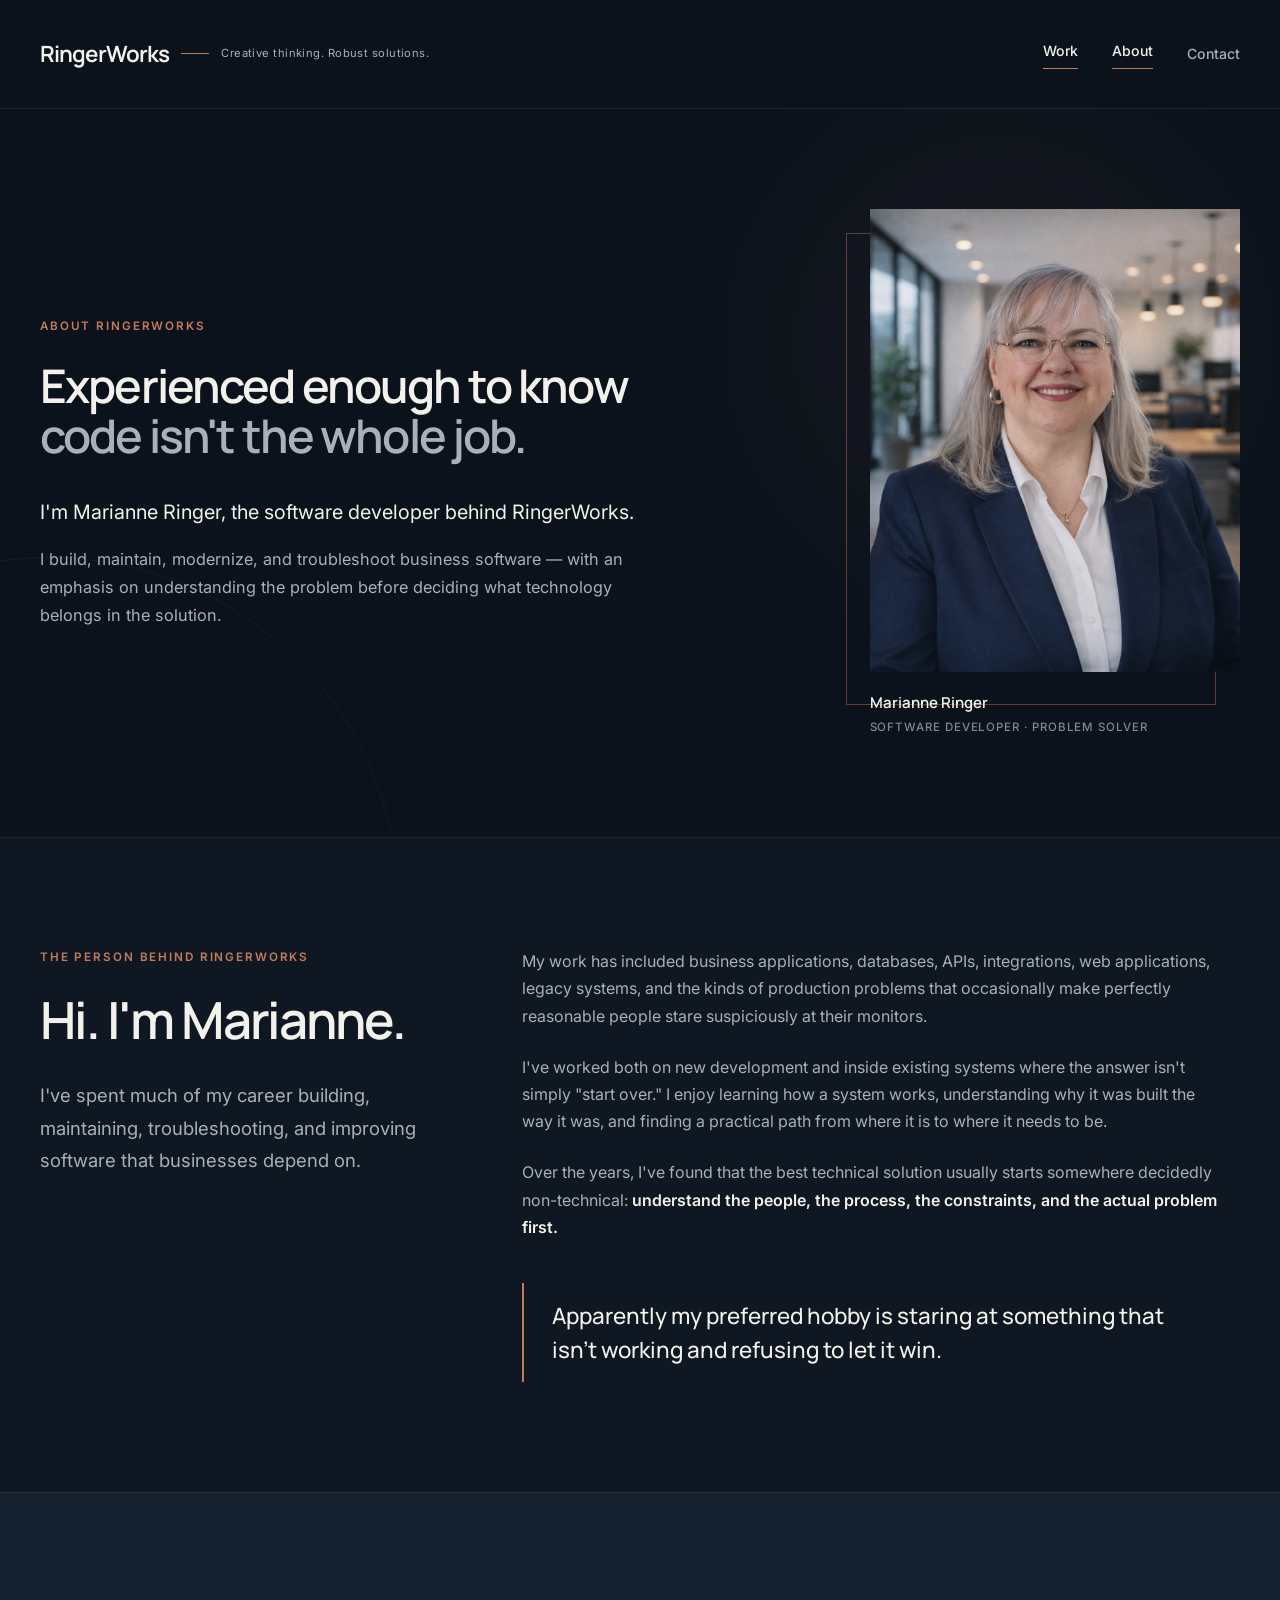
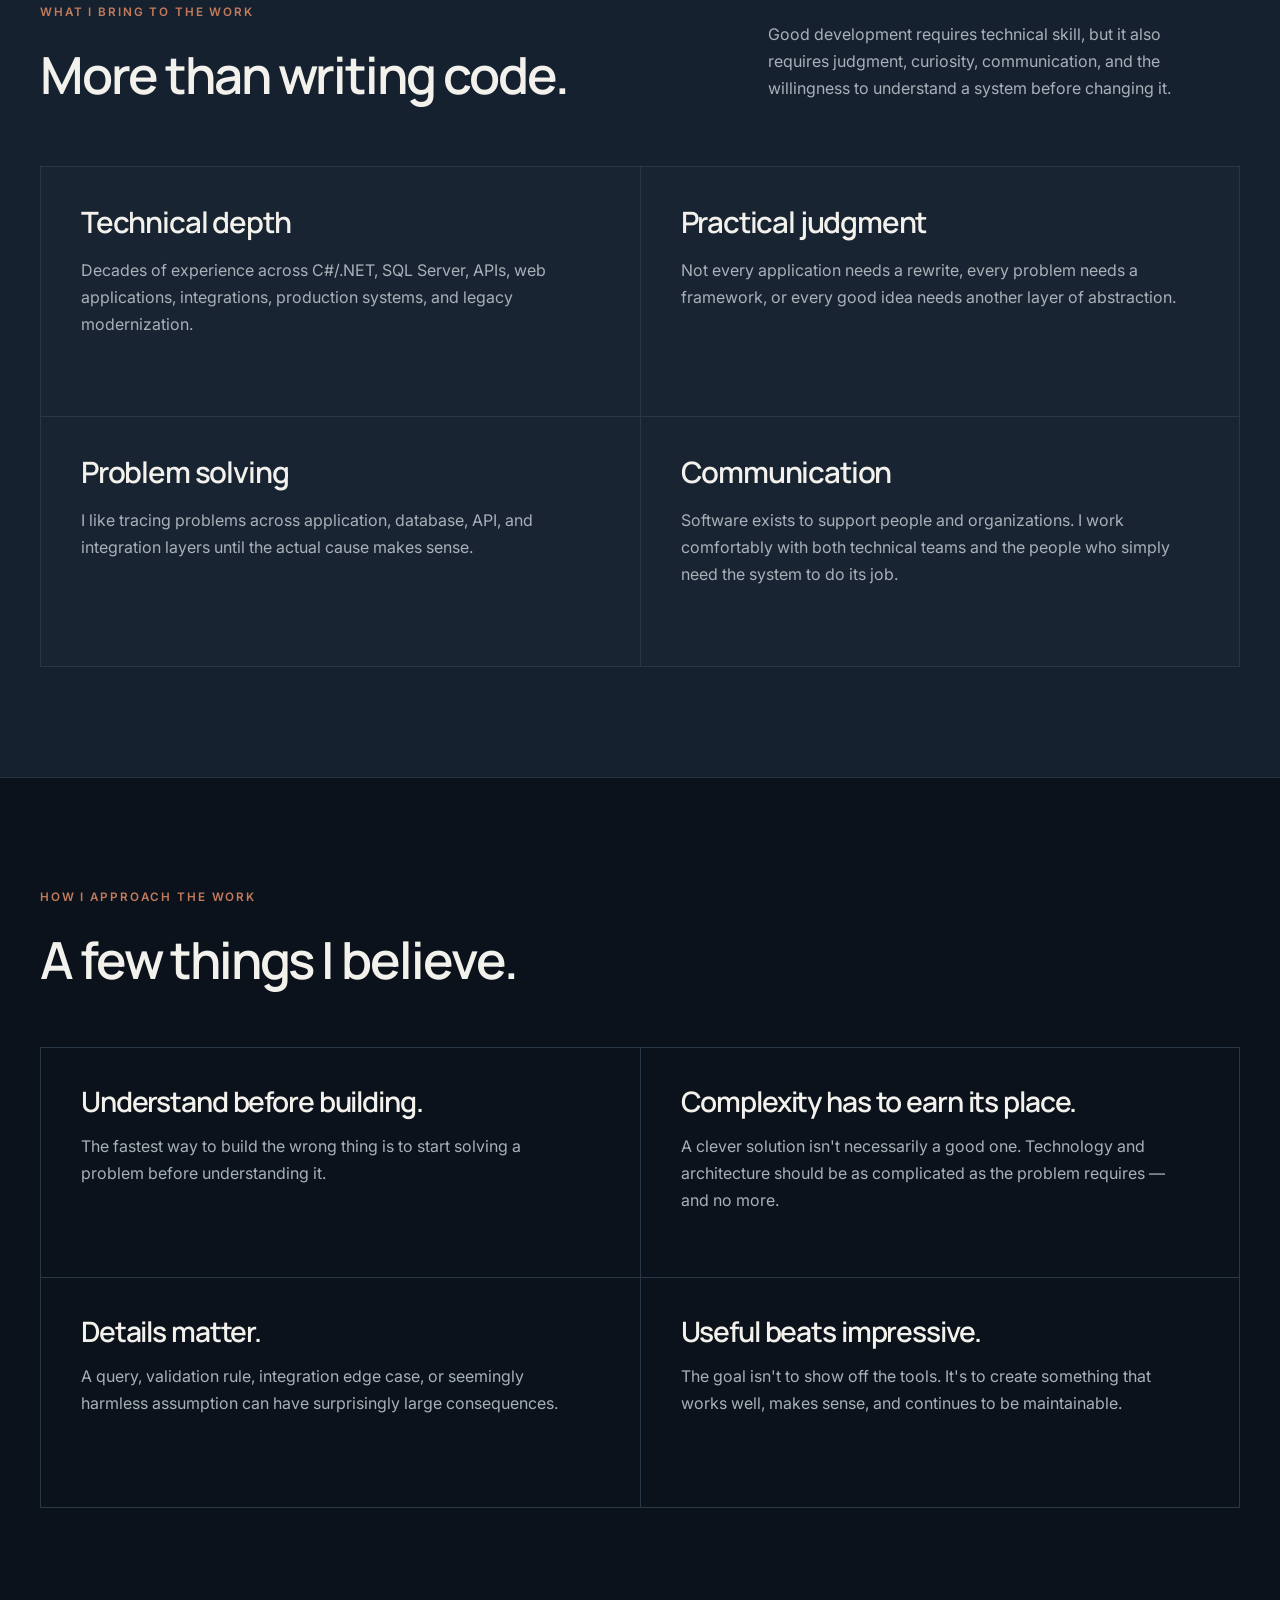
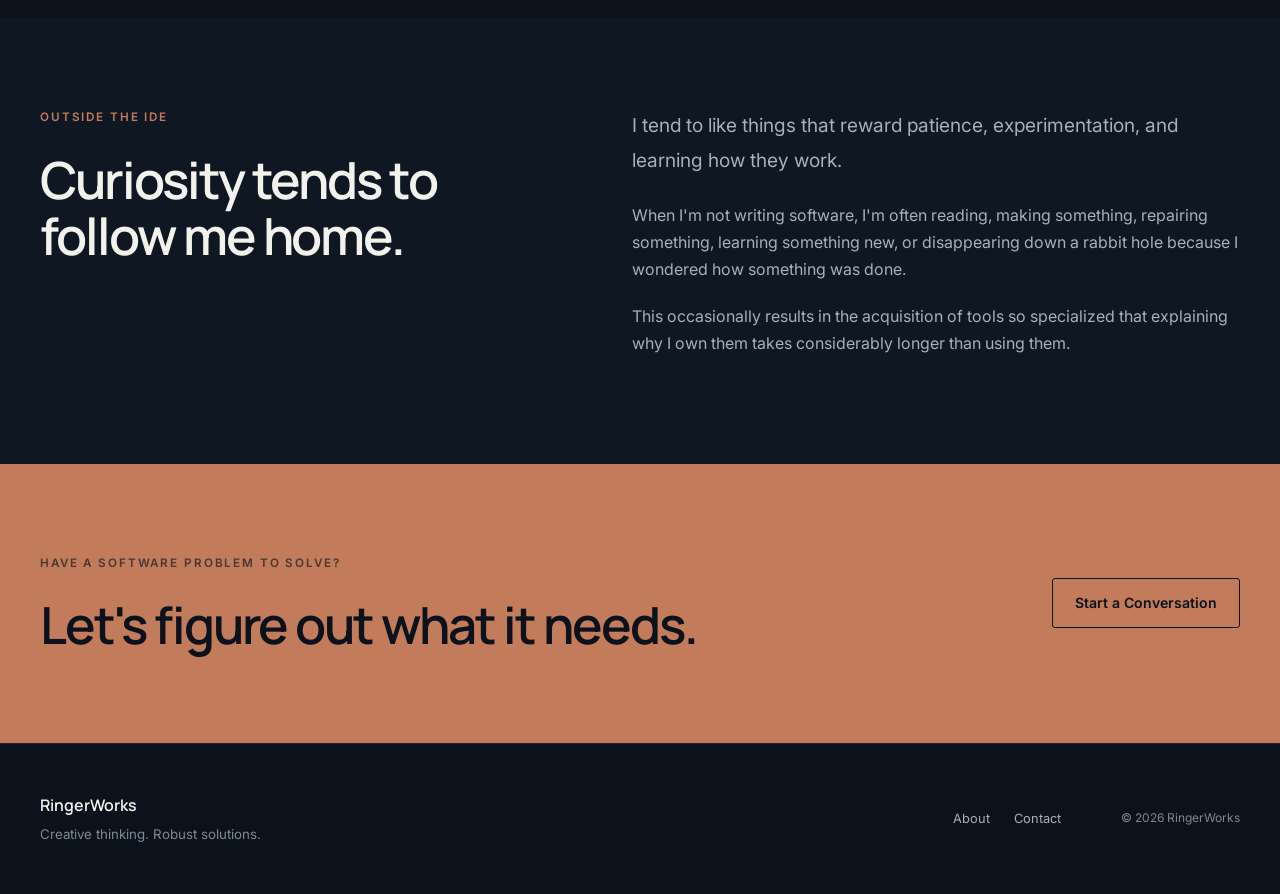
==== commit c825af0e: "Message Improvement" ====
--- a/about/index.html
+++ b/about/index.html
@@ -65,6 +65,12 @@
 
             <nav class="main-nav"
                  aria-label="Main navigation">
+
+                <a href="./work/index.html"
+                    class="nav-current"
+                    aria-current="page">
+                    Work
+                </a>
 
                 <a href="../about/index.html"
                    class="nav-current"
@@ -289,7 +295,7 @@
                         </h3>
 
                         <p>
-                            Years of experience across C#/.NET,
+                            Decades of experience across C#/.NET,
                             SQL Server, APIs, web applications,
                             integrations, production systems,
                             and legacy modernization.
--- a/assets/css/site.css
+++ b/assets/css/site.css
@@ -1273,6 +1273,9 @@
         grid-template-columns: repeat(2, minmax(0, 1fr));
     }
 
+    .capability-grid-four {
+        grid-template-columns: repeat(2, minmax(0, 1fr));
+    }
 
     /* PROBLEM SECTION */
 
@@ -1442,6 +1445,9 @@
 
     .capability-grid {
         grid-template-columns: 1fr;
+    }
+    .capability-grid-four {
+        grid-template-columns: repeat(2, minmax(0, 1fr));
     }
 
 
@@ -2027,4 +2033,35 @@
         flex-direction: column;
         gap: 16px;
     }
-}+}
+
+.contact-direct {
+    margin-top: 42px;
+    padding-top: 24px;
+    border-top: 1px solid var(--border);
+}
+
+
+    .contact-direct span {
+        display: block;
+        margin-bottom: 8px;
+        color: var(--text-muted);
+        font-size: 0.68rem;
+        font-weight: 600;
+        letter-spacing: 0.14em;
+        text-transform: uppercase;
+    }
+
+
+    .contact-direct a {
+        color: var(--text);
+        font-family: var(--font-heading);
+        font-size: 1.05rem;
+        text-decoration: none;
+    }
+
+
+        .contact-direct a:hover,
+        .contact-direct a:focus-visible {
+            color: var(--accent-hover);
+        }
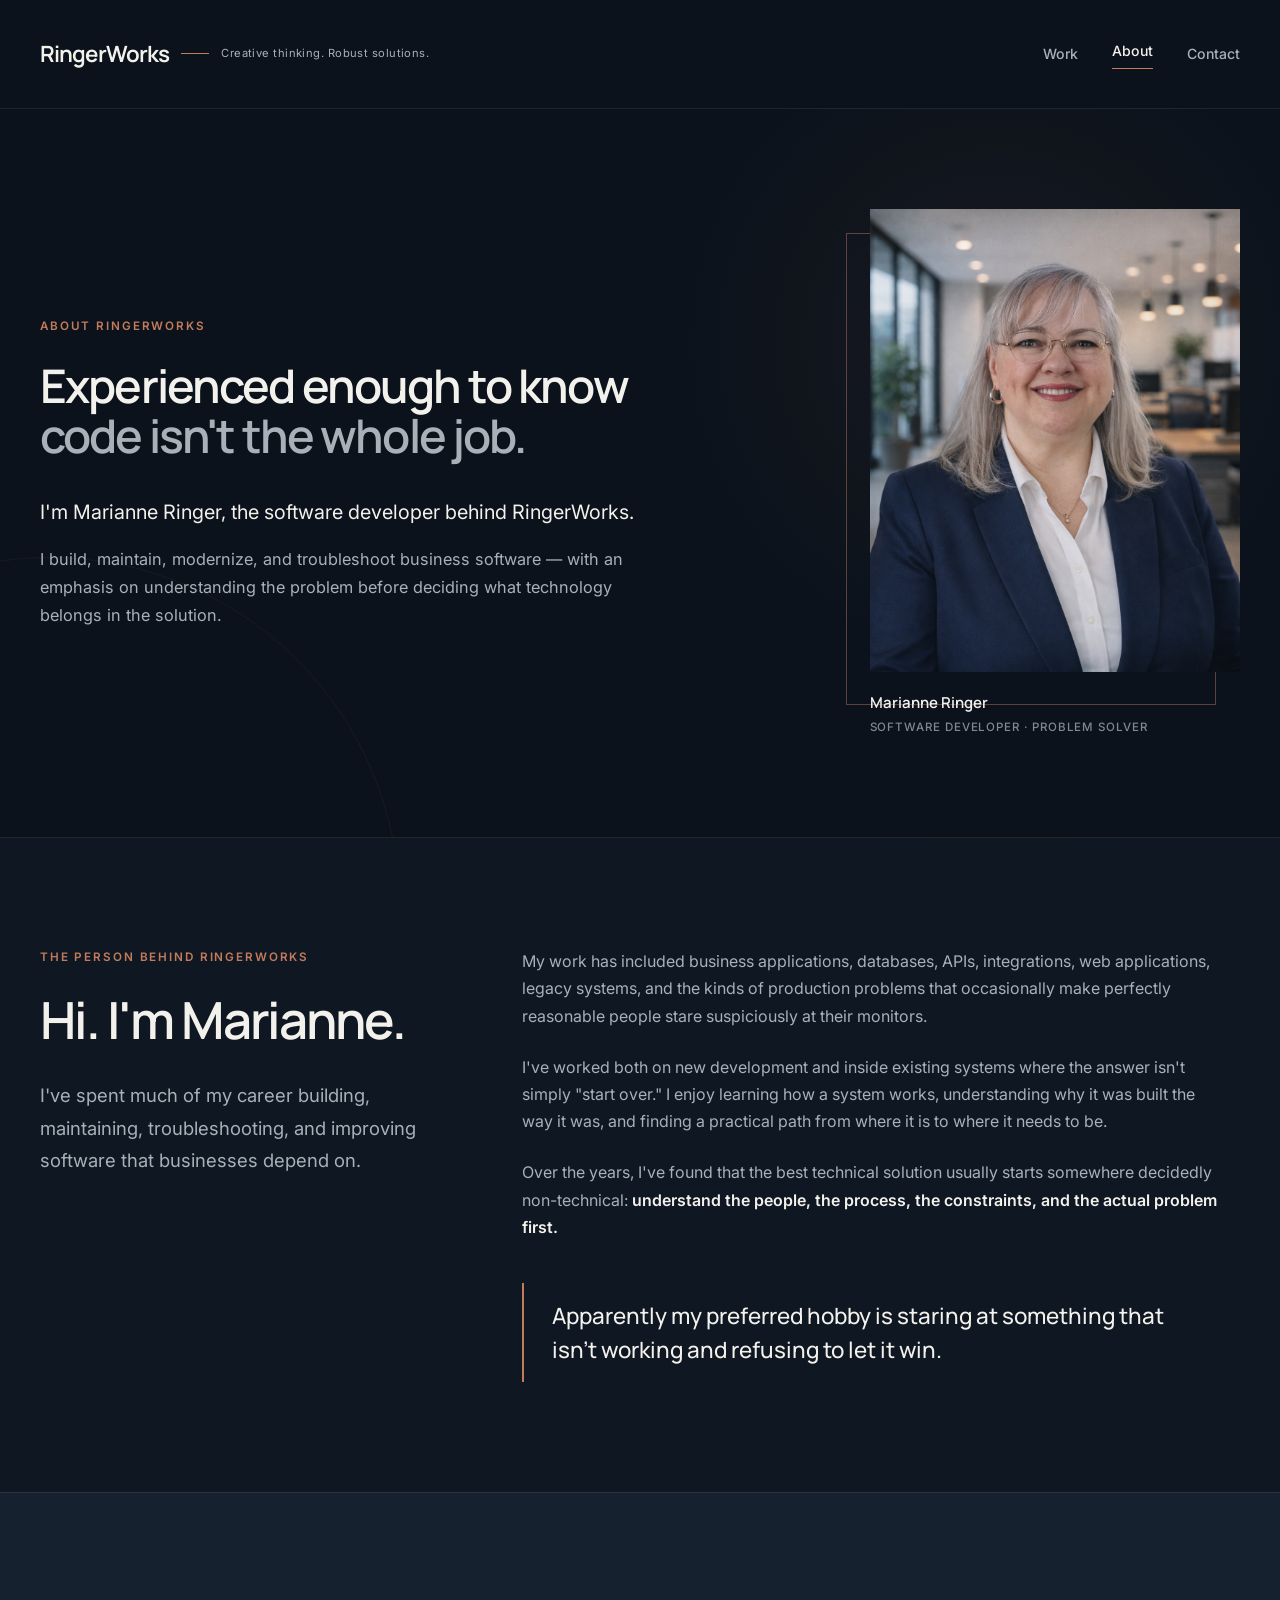
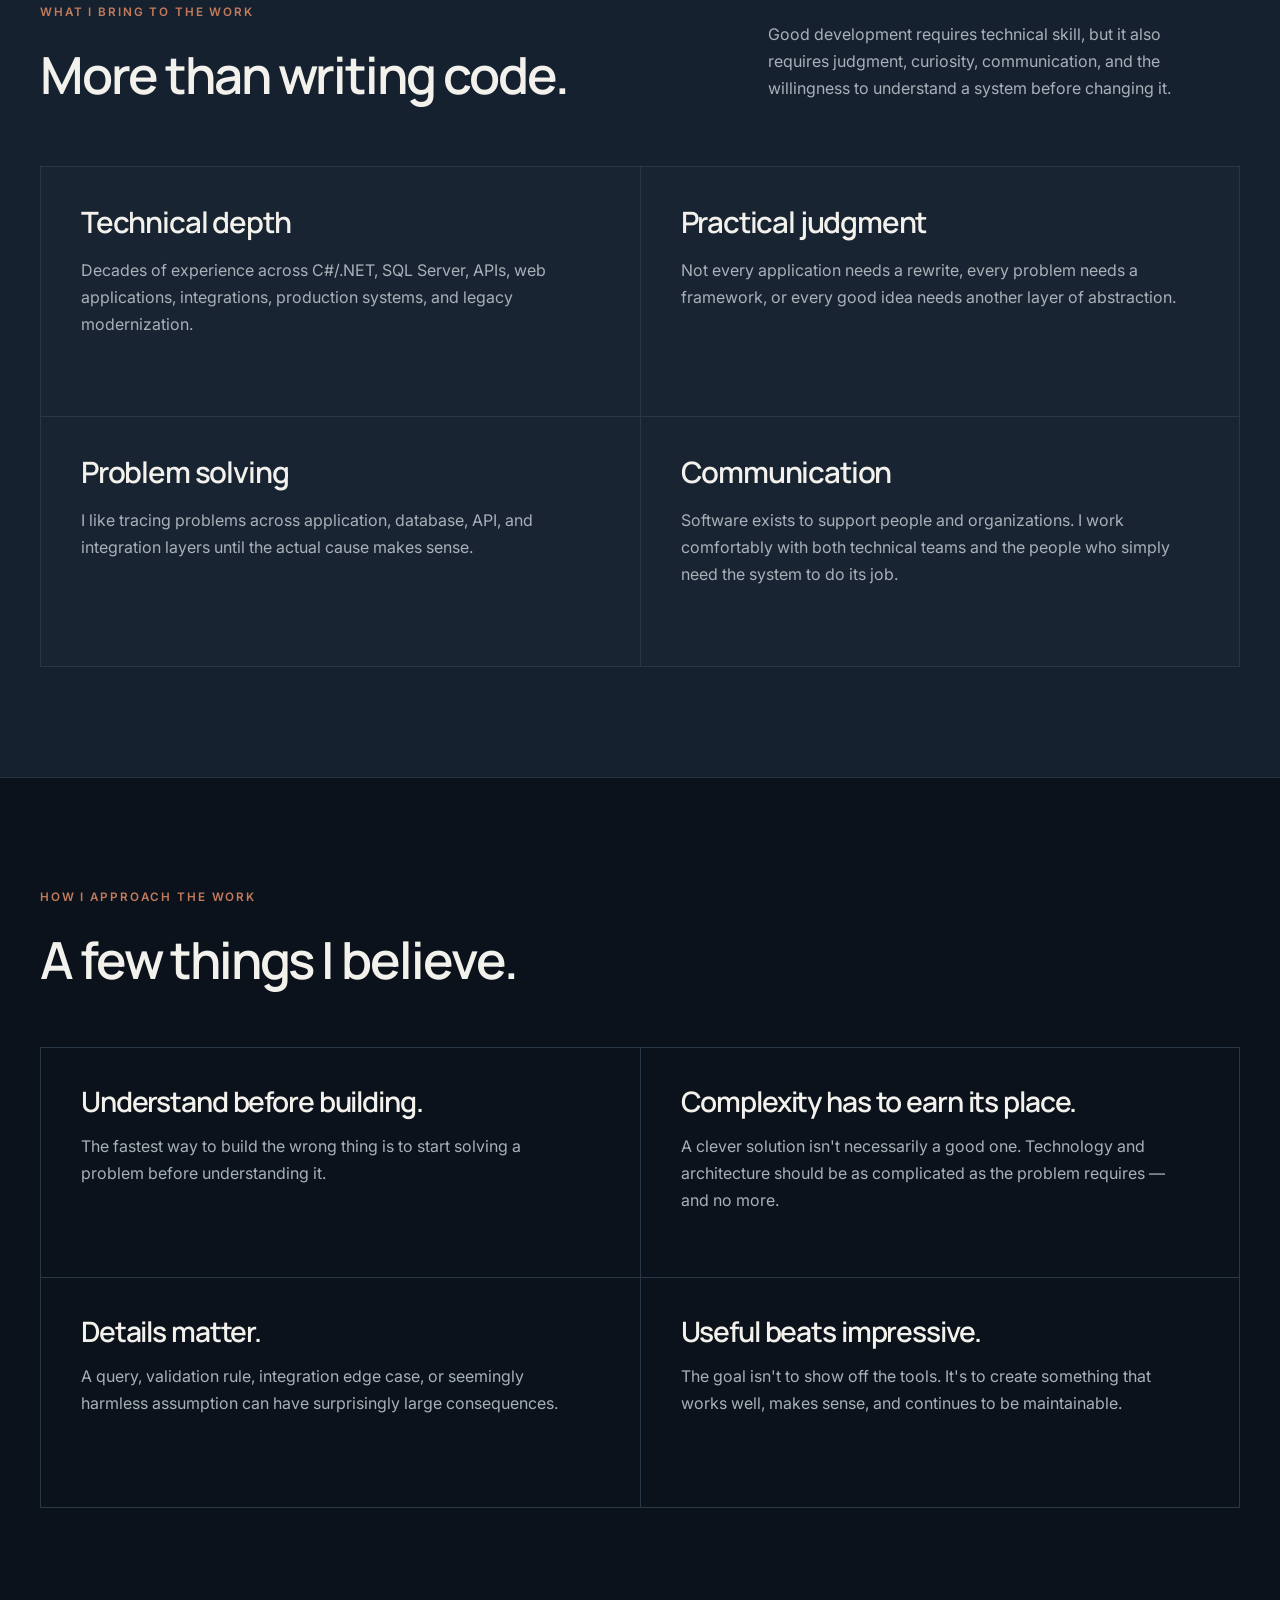
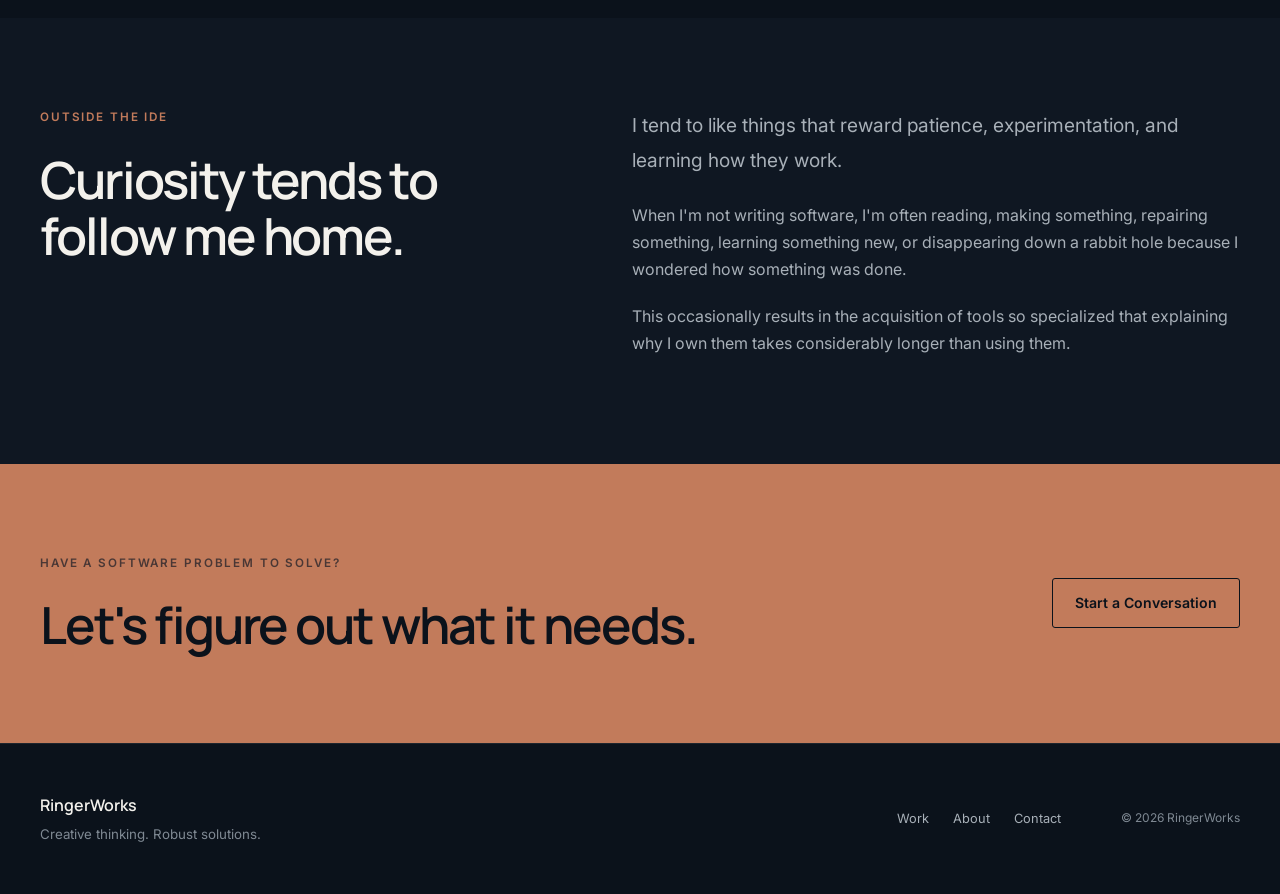
==== commit 2e7e954b: "Consolodate Navigation" ====
--- a/about/index.html
+++ b/about/index.html
@@ -37,57 +37,7 @@
     </a>
 
 
-    <!-- =========================================================
-         HEADER
-         ========================================================= -->
-
-    <header class="site-header">
-
-        <div class="container header-inner">
-
-            <a href="../index.html"
-               class="brand"
-               aria-label="RingerWorks home">
-
-                <span class="brand-name">
-                    RingerWorks
-                </span>
-
-                <span class="brand-line"
-                      aria-hidden="true"></span>
-
-                <span class="brand-tagline">
-                    Creative thinking. Robust solutions.
-                </span>
-
-            </a>
-
-
-            <nav class="main-nav"
-                 aria-label="Main navigation">
-
-                <a href="./work/index.html"
-                    class="nav-current"
-                    aria-current="page">
-                    Work
-                </a>
-
-                <a href="../about/index.html"
-                   class="nav-current"
-                   aria-current="page">
-                    About
-                </a>
-
-                <a href="../contact/index.html">
-                    Contact
-                </a>
-
-            </nav>
-
-        </div>
-
-    </header>
-
+    <div id="site-header"></div>
 
 
     <main id="main-content">
@@ -554,51 +504,10 @@
     </main>
 
 
-
-    <!-- =========================================================
-         FOOTER
-         ========================================================= -->
-
-    <footer class="site-footer">
-
-        <div class="container footer-inner">
-
-            <div class="footer-brand">
-
-                <span>
-                    RingerWorks
-                </span>
-
-                <small>
-                    Creative thinking. Robust solutions.
-                </small>
-
-            </div>
-
-
-            <nav class="footer-nav"
-                 aria-label="Footer navigation">
-
-                <a href="../about/index.html">
-                    About
-                </a>
-
-                <a href="../contact/index.html">
-                    Contact
-                </a>
-
-            </nav>
-
-
-            <p class="copyright">
-                &copy; 2026 RingerWorks
-            </p>
-
-        </div>
-
-    </footer>
-
-
+    <div id="site-footer"></div>
+
+
+    <script src="../assets/js/layout.js"></script>
     <script src="../assets/js/site.js"></script>
 
 </body>
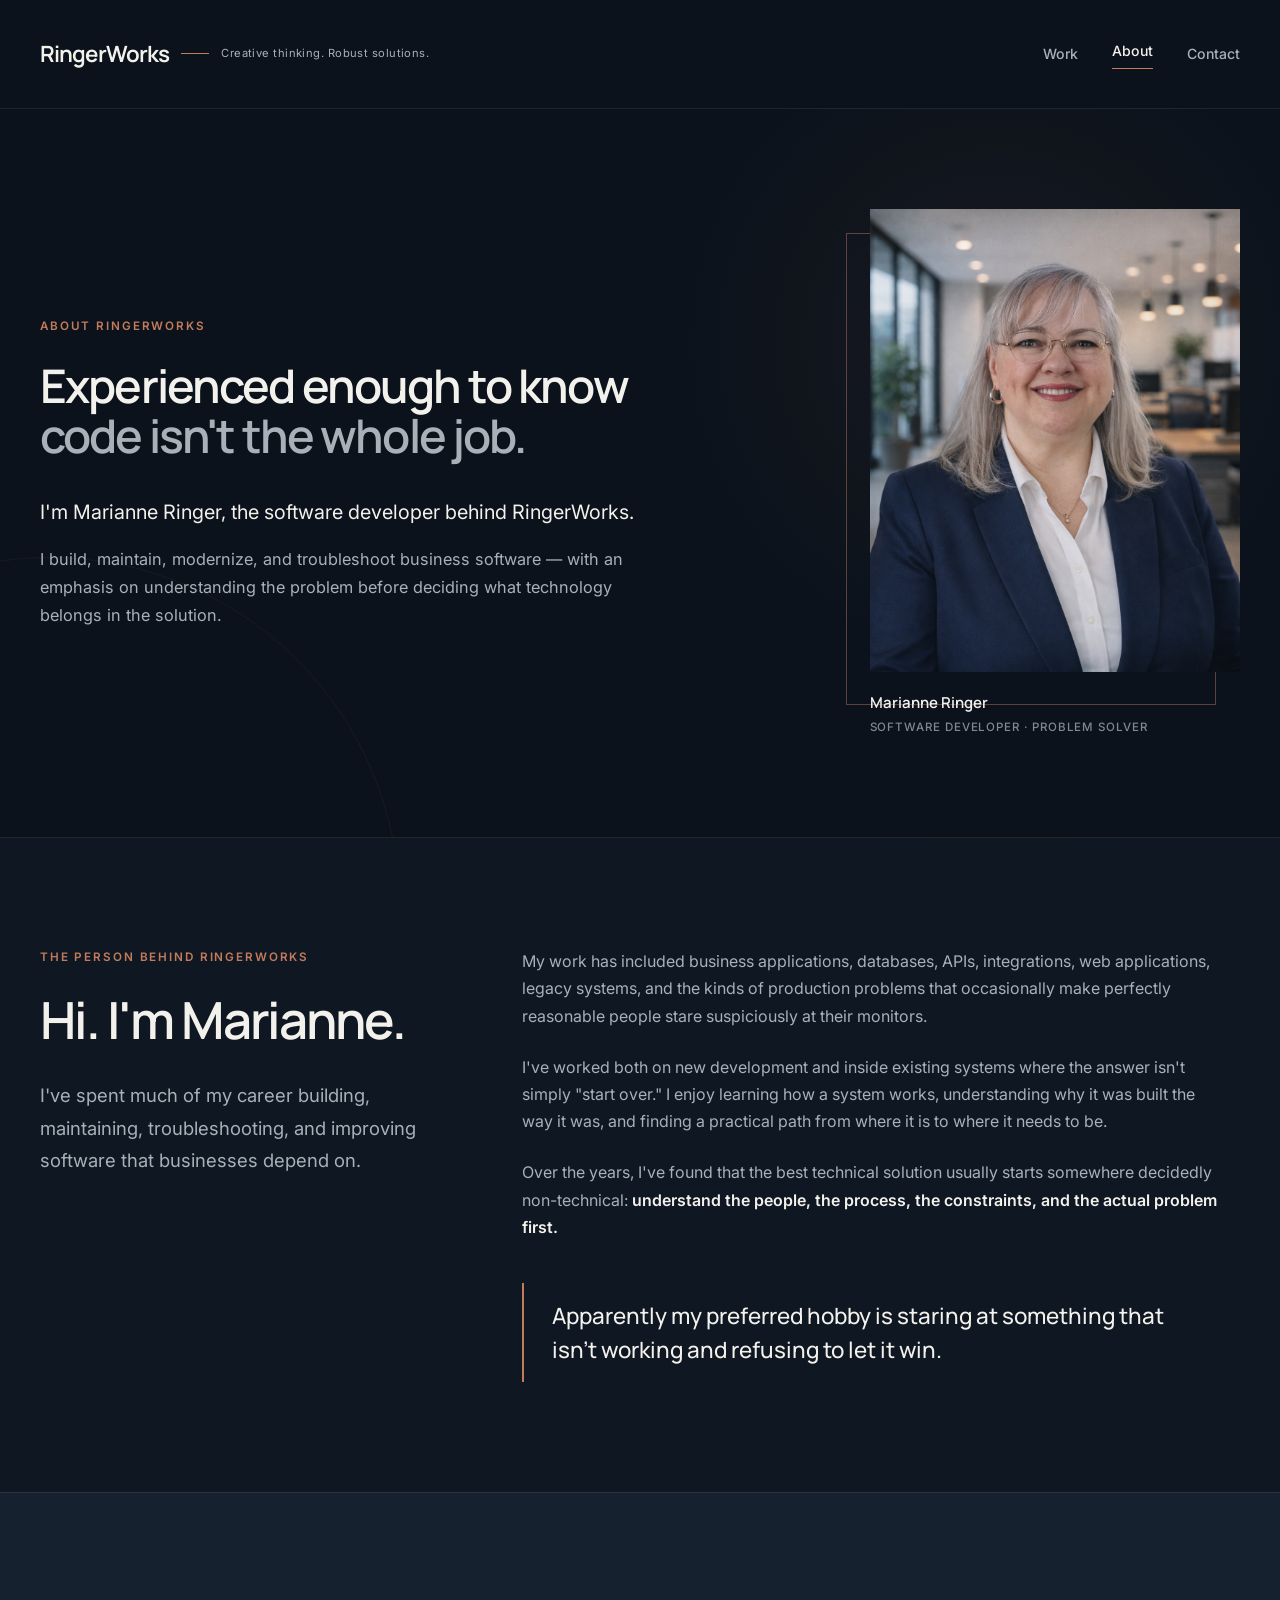
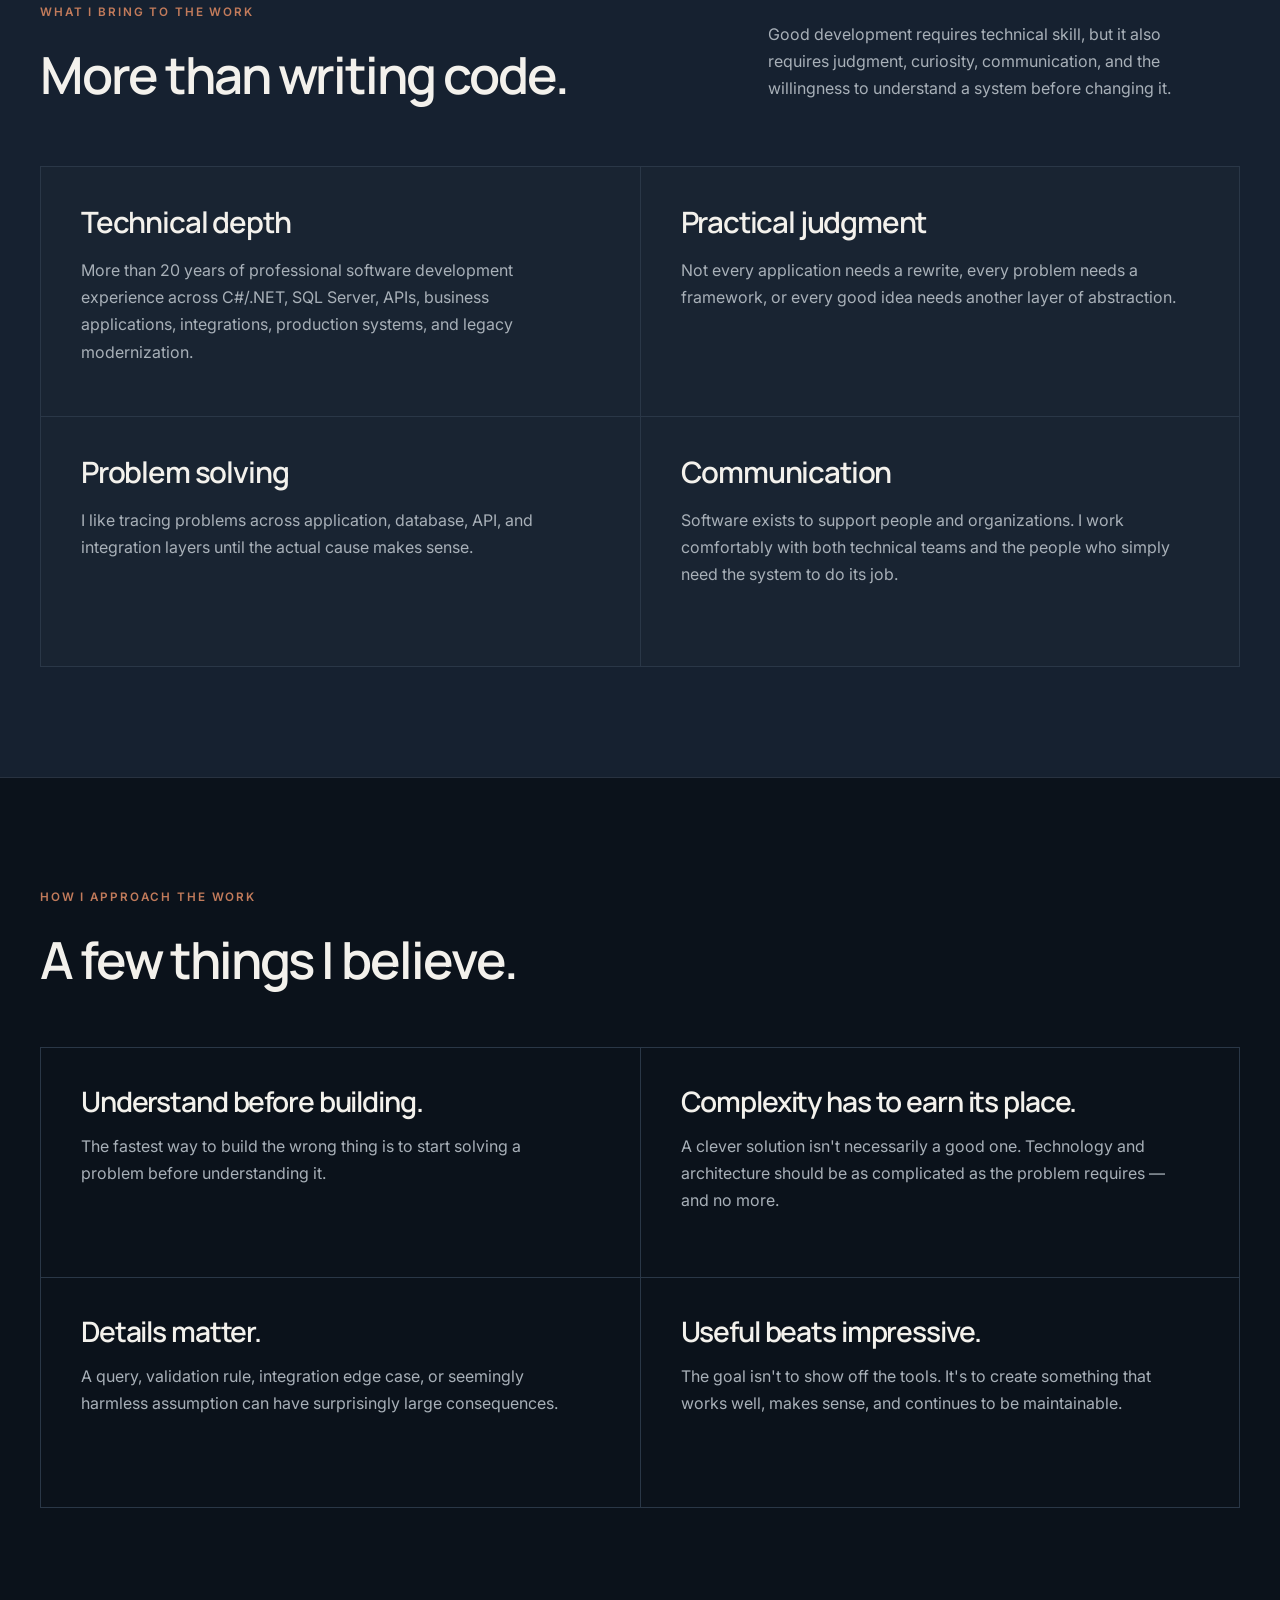
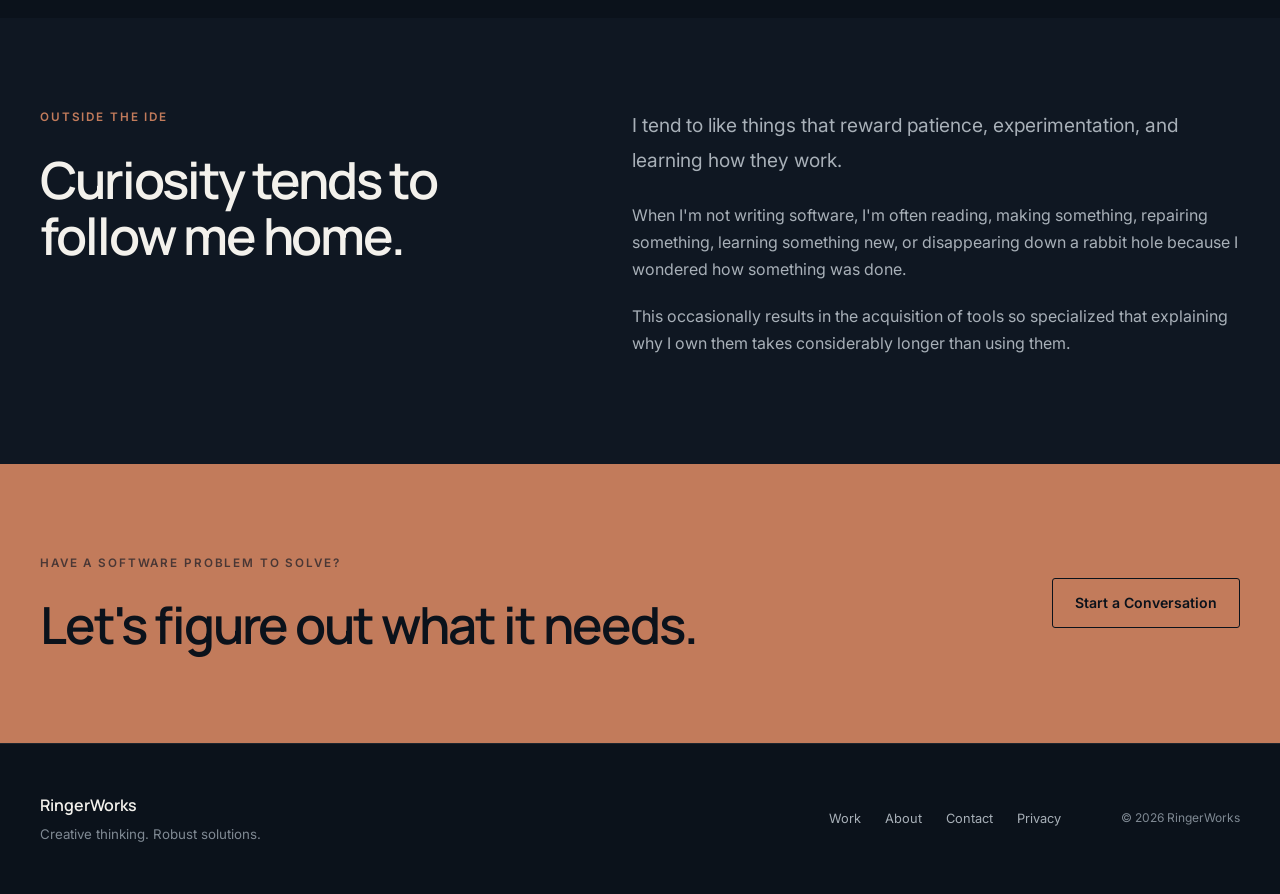
==== commit c6a150cd: "Cleanup.  Add privacy info." ====
--- a/about/index.html
+++ b/about/index.html
@@ -245,10 +245,10 @@
                         </h3>
 
                         <p>
-                            Decades of experience across C#/.NET,
-                            SQL Server, APIs, web applications,
-                            integrations, production systems,
-                            and legacy modernization.
+                            More than 20 years of professional software development
+                            experience across C#/.NET, SQL Server, APIs, business
+                            applications, integrations, production systems, and
+                            legacy modernization.
                         </p>
 
                     </article>
@@ -508,7 +508,6 @@
 
 
     <script src="../assets/js/layout.js"></script>
-    <script src="../assets/js/site.js"></script>
 
 </body>
 
--- a/assets/css/site.css
+++ b/assets/css/site.css
@@ -467,6 +467,10 @@
     border-left: 1px solid var(--border);
 }
 
+.capability-grid-four {
+    grid-template-columns: repeat(2, minmax(0, 1fr));
+}
+
 
 .capability-card {
     position: relative;
@@ -626,34 +630,6 @@
     font-size: 0.9rem;
 }
 
-
-
-/* ------------------------------------------------------------
-   APPROACH
-   ------------------------------------------------------------ */
-
-.approach {
-    background: var(--bg-deep);
-}
-
-
-.approach-grid {
-    display: grid;
-    grid-template-columns: 1fr 0.8fr;
-    gap: 100px;
-}
-
-
-.approach-copy {
-    padding-top: 44px;
-    color: var(--text-soft);
-    font-size: 1.02rem;
-}
-
-
-    .approach-copy p + p {
-        margin-top: 26px;
-    }
 
 
 
@@ -1735,7 +1711,7 @@
     }
 
 
-    .contact-form-intro > p:last-child {
+    .contact-form-intro > p:last-of-type {
         max-width: 440px;
         margin-bottom: 0;
         color: var(--text-soft);
@@ -1988,7 +1964,7 @@
     }
 
 
-        .contact-form-intro > p:last-child {
+        .contact-form-intro > p:last-of-type {
             max-width: 620px;
         }
 }
@@ -2064,4 +2040,452 @@
         .contact-direct a:hover,
         .contact-direct a:focus-visible {
             color: var(--accent-hover);
-        }+        }
+
+/* ============================================================
+   WORK PAGE
+   ============================================================ */
+
+
+/* ------------------------------------------------------------
+   WORK HERO
+   ------------------------------------------------------------ */
+
+.work-hero {
+    position: relative;
+    overflow: hidden;
+    background: radial-gradient( circle at 78% 32%, rgba(194, 123, 91, 0.07), transparent 29% ), var(--bg-deep);
+    border-bottom: 1px solid var(--border-soft);
+}
+
+
+    .work-hero::before {
+        content: "";
+        position: absolute;
+        right: -320px;
+        bottom: -430px;
+        width: 700px;
+        height: 700px;
+        border: 1px solid rgba(194, 123, 91, 0.08);
+        border-radius: 50%;
+        pointer-events: none;
+    }
+
+
+.work-hero-inner {
+    position: relative;
+    z-index: 1;
+    /*
+        Matches the vertical spacing
+        used by the About-page hero.
+    */
+    padding-block: 100px;
+}
+
+
+.work-hero h1 {
+    max-width: 800px;
+    font-size: clamp( 3.4rem, 5vw, 5.4rem );
+}
+
+
+.work-hero-lead {
+    max-width: 680px;
+    margin-top: 34px;
+    margin-bottom: 0;
+    color: var(--text-soft);
+    font-size: clamp( 1.08rem, 1.5vw, 1.25rem );
+    line-height: 1.7;
+}
+
+
+
+/* ------------------------------------------------------------
+   PROJECTS
+   ------------------------------------------------------------ */
+
+.work-projects {
+    background: var(--bg);
+}
+
+
+.project-list {
+    border-top: 1px solid var(--border);
+}
+
+
+.project-case {
+    display: grid;
+    grid-template-columns: 220px minmax(0, 1fr);
+    gap: 70px;
+    padding-block: 60px;
+    border-bottom: 1px solid var(--border);
+}
+
+
+.project-meta {
+    display: flex;
+    flex-direction: column;
+    gap: 10px;
+}
+
+
+    .project-meta span {
+        color: var(--text-muted);
+        font-size: 0.68rem;
+        font-weight: 600;
+        letter-spacing: 0.13em;
+        text-transform: uppercase;
+    }
+
+
+        .project-meta span:first-child {
+            color: var(--accent);
+        }
+
+
+.project-content {
+    max-width: 760px;
+}
+
+
+    .project-content h3 {
+        max-width: 700px;
+        margin-bottom: 38px;
+        font-size: clamp( 1.9rem, 3vw, 2.8rem );
+    }
+
+
+.project-detail {
+    display: grid;
+    grid-template-columns: 150px minmax(0, 1fr);
+    gap: 30px;
+    padding-block: 22px;
+    border-top: 1px solid var(--border-soft);
+}
+
+
+    .project-detail:last-child {
+        border-bottom: 1px solid var(--border-soft);
+    }
+
+
+    .project-detail h4 {
+        margin: 0;
+        color: var(--text);
+        font-family: var(--font-heading);
+        font-size: 0.8rem;
+        font-weight: 600;
+        letter-spacing: 0.04em;
+    }
+
+
+    .project-detail p {
+        max-width: 560px;
+        margin: 0;
+        color: var(--text-soft);
+    }
+
+
+
+/* ------------------------------------------------------------
+   REFERENCES
+   ------------------------------------------------------------ */
+
+.references {
+    background: var(--bg-deep);
+    border-top: 1px solid var(--border-soft);
+}
+
+
+.reference-grid {
+    display: grid;
+    grid-template-columns: repeat(3, minmax(0, 1fr));
+    gap: 24px;
+}
+
+
+.reference-card {
+    min-height: 360px;
+    display: flex;
+    flex-direction: column;
+    margin: 0;
+    padding: 34px;
+    background: rgba(255, 255, 255, 0.015);
+    border: 1px solid var(--border);
+}
+
+
+    .reference-card > p {
+        margin: 0;
+        color: var(--text);
+        font-family: var(--font-heading);
+        font-size: clamp( 1.05rem, 1.4vw, 1.18rem );
+        font-weight: 500;
+        line-height: 1.65;
+        letter-spacing: -0.015em;
+    }
+
+
+    .reference-card footer {
+        display: flex;
+        flex-direction: column;
+        gap: 3px;
+        margin-top: auto;
+        padding-top: 36px;
+    }
+
+
+        .reference-card footer strong {
+            color: var(--text);
+            font-family: var(--font-heading);
+            font-size: 0.9rem;
+            font-weight: 600;
+        }
+
+
+        .reference-card footer span {
+            color: var(--text-muted);
+            font-size: 0.72rem;
+            line-height: 1.5;
+        }
+
+
+.reference-placeholder {
+    opacity: 0.55;
+}
+
+
+
+/* ------------------------------------------------------------
+   WORK PAGE — TABLET
+   ------------------------------------------------------------ */
+
+@media (max-width: 900px) {
+
+    .work-hero-inner {
+        padding-block: 85px;
+    }
+
+
+    .project-case {
+        grid-template-columns: 1fr;
+        gap: 28px;
+    }
+
+
+    .project-meta {
+        flex-direction: row;
+        flex-wrap: wrap;
+        gap: 10px 20px;
+    }
+
+
+    .reference-grid {
+        grid-template-columns: 1fr;
+    }
+
+
+    .reference-card {
+        min-height: auto;
+    }
+}
+
+
+
+/* ------------------------------------------------------------
+   WORK PAGE — MOBILE
+   ------------------------------------------------------------ */
+
+@media (max-width: 650px) {
+
+    .work-hero-inner {
+        padding-block: 68px;
+    }
+
+
+    .work-hero h1 {
+        font-size: clamp( 3rem, 13vw, 4.2rem );
+    }
+
+
+    .project-case {
+        padding-block: 44px;
+    }
+
+
+    .project-content h3 {
+        margin-bottom: 30px;
+    }
+
+
+    .project-detail {
+        grid-template-columns: 1fr;
+        gap: 8px;
+        padding-block: 20px;
+    }
+
+
+    .reference-card {
+        padding: 28px 26px;
+    }
+}
+
+/* ============================================================
+   PRIVACY PAGE
+   ============================================================ */
+
+.privacy-hero {
+    background: var(--bg-deep);
+    border-bottom: 1px solid var(--border-soft);
+}
+
+
+.privacy-hero-inner {
+    max-width: 900px;
+    padding-block: 100px;
+}
+
+
+.privacy-hero h1 {
+    max-width: 820px;
+    font-size: clamp( 3.2rem, 5vw, 5.2rem );
+}
+
+
+.privacy-hero-lead {
+    max-width: 680px;
+    margin-top: 34px;
+    margin-bottom: 0;
+    color: var(--text-soft);
+    font-size: clamp( 1.05rem, 1.5vw, 1.22rem );
+}
+
+
+.privacy-updated {
+    margin-top: 32px;
+    margin-bottom: 0;
+    color: var(--text-muted);
+    font-size: 0.78rem;
+}
+
+
+.privacy-content {
+    background: var(--bg);
+}
+
+
+.privacy-layout {
+    display: grid;
+    grid-template-columns: 0.65fr 1.35fr;
+    gap: 110px;
+    align-items: start;
+}
+
+
+.privacy-summary {
+    position: sticky;
+    top: 50px;
+}
+
+
+    .privacy-summary > p:not(.section-label) {
+        color: var(--text-soft);
+    }
+
+
+.privacy-sections {
+    max-width: 760px;
+}
+
+
+.privacy-section {
+    padding-block: 42px;
+    border-top: 1px solid var(--border);
+}
+
+
+    .privacy-section:first-child {
+        padding-top: 0;
+        border-top: 0;
+    }
+
+
+    .privacy-section:last-child {
+        border-bottom: 1px solid var(--border);
+    }
+
+
+    .privacy-section h2 {
+        margin-bottom: 22px;
+        font-size: clamp( 1.8rem, 2.5vw, 2.4rem );
+    }
+
+
+    .privacy-section p {
+        color: var(--text-soft);
+    }
+
+
+    .privacy-section ul {
+        margin: 20px 0 24px;
+        padding-left: 22px;
+        color: var(--text-soft);
+    }
+
+
+    .privacy-section li + li {
+        margin-top: 8px;
+    }
+
+
+.privacy-contact a {
+    color: var(--text);
+    font-family: var(--font-heading);
+    font-weight: 600;
+    text-decoration: none;
+}
+
+
+    .privacy-contact a:hover,
+    .privacy-contact a:focus-visible {
+        color: var(--accent-hover);
+    }
+
+
+@media (max-width: 900px) {
+
+    .privacy-hero-inner {
+        padding-block: 85px;
+    }
+
+
+    .privacy-layout {
+        grid-template-columns: 1fr;
+        gap: 55px;
+    }
+
+
+    .privacy-summary {
+        position: static;
+        max-width: 620px;
+    }
+}
+
+
+@media (max-width: 650px) {
+
+    .privacy-hero-inner {
+        padding-block: 68px;
+    }
+
+
+    .privacy-hero h1 {
+        font-size: clamp( 2.8rem, 12vw, 4rem );
+    }
+
+
+    .privacy-section {
+        padding-block: 34px;
+    }
+}
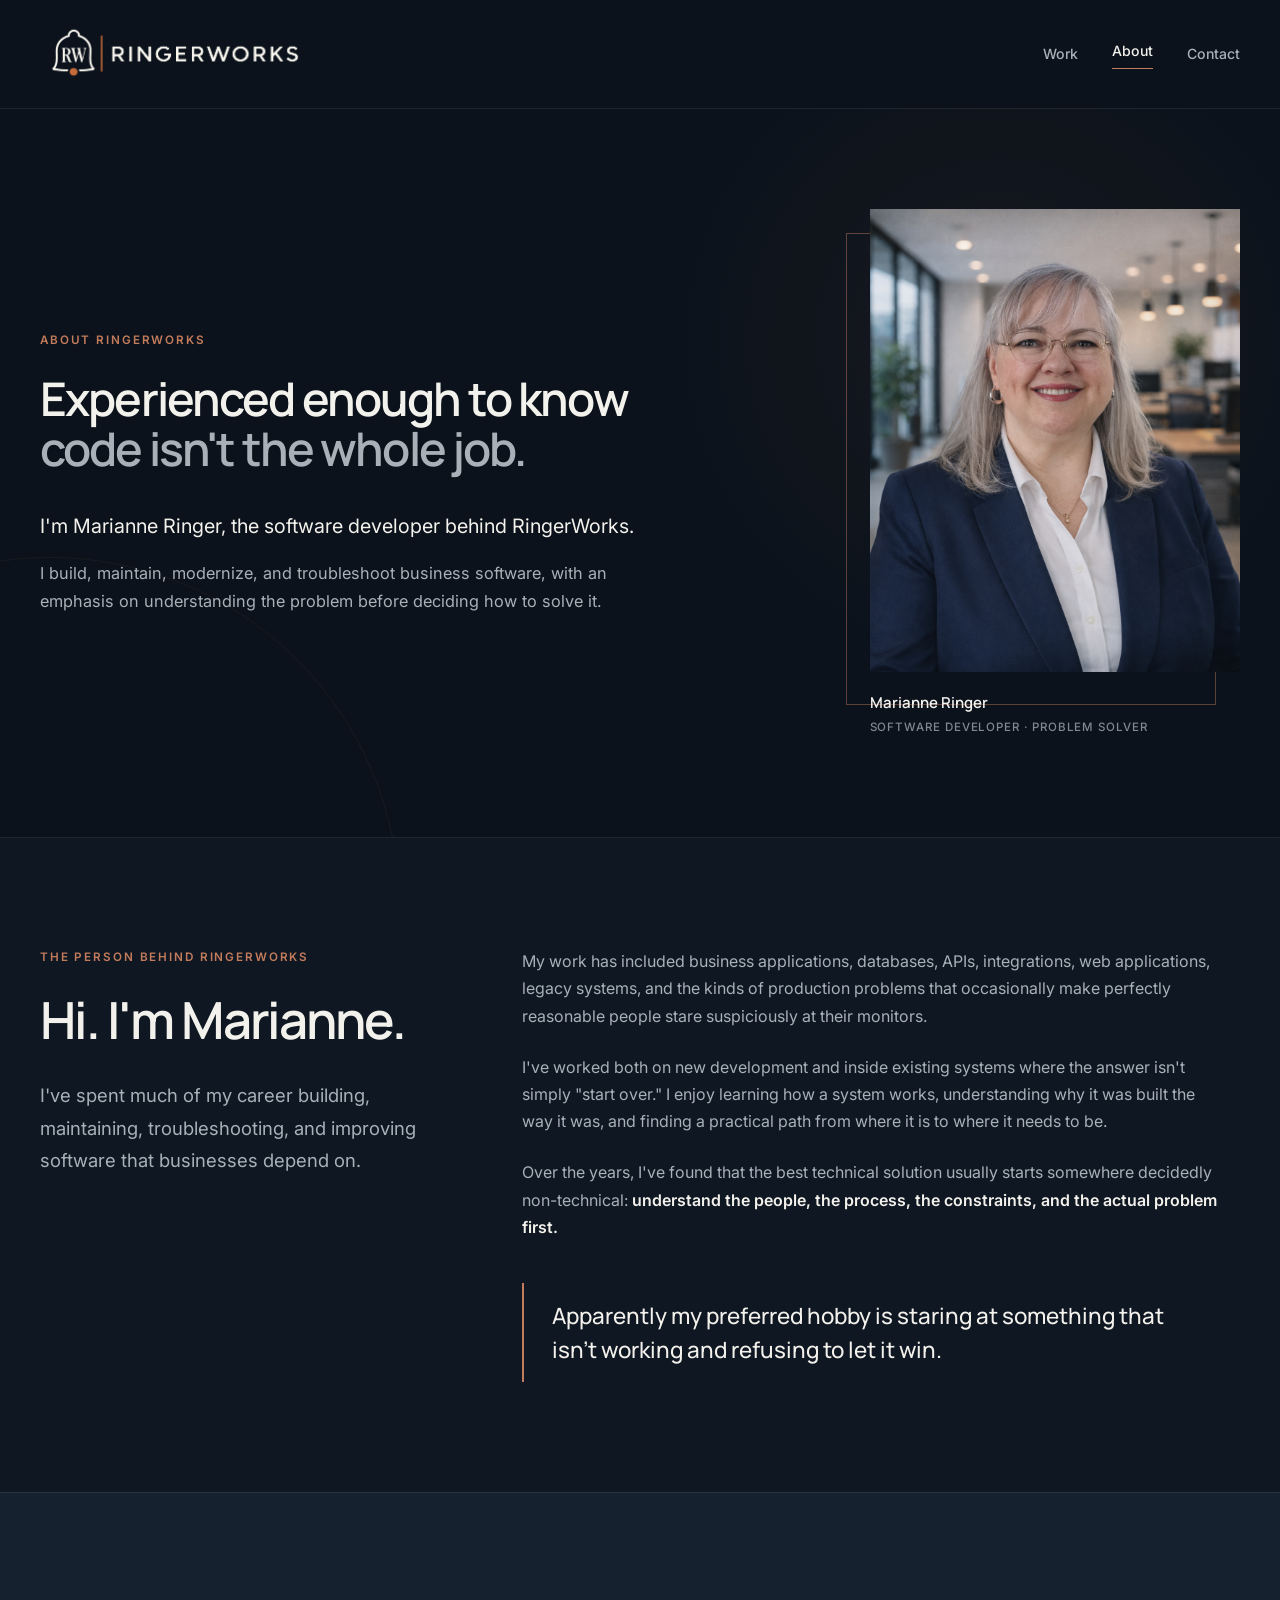
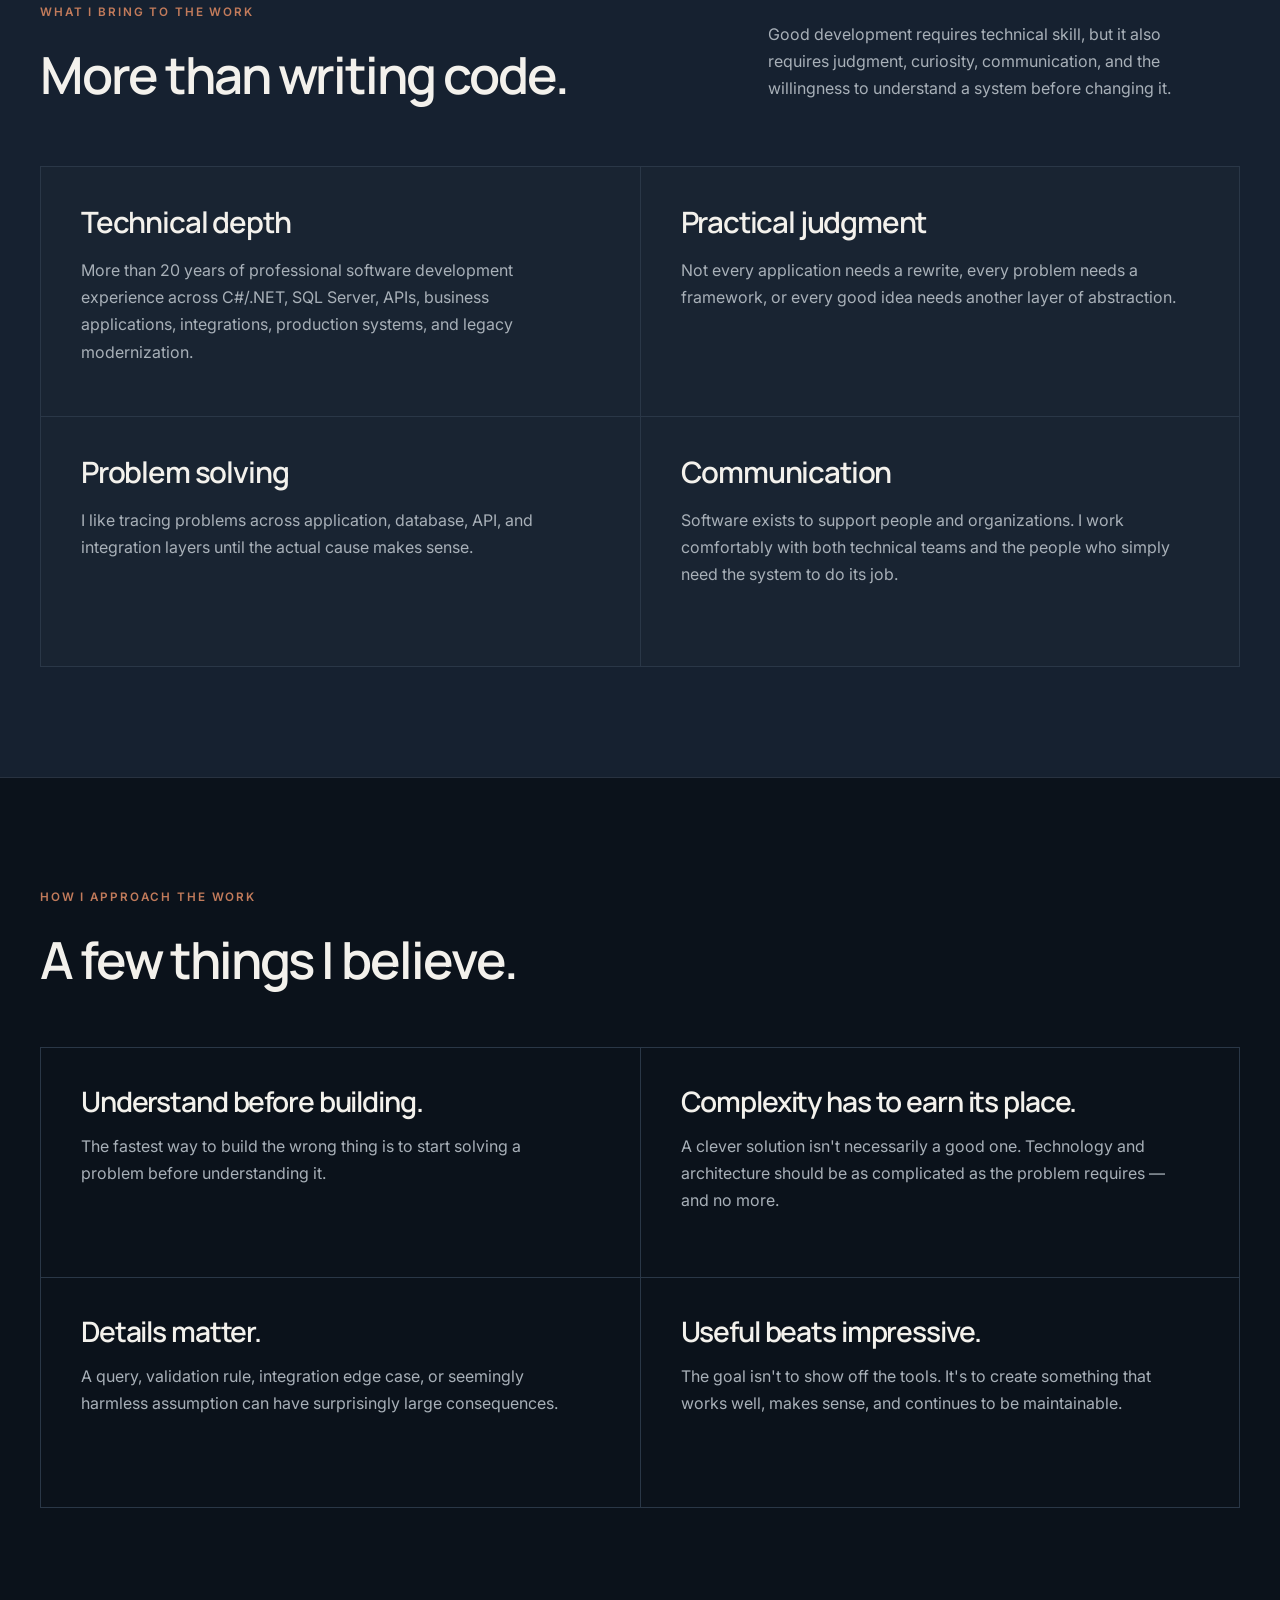
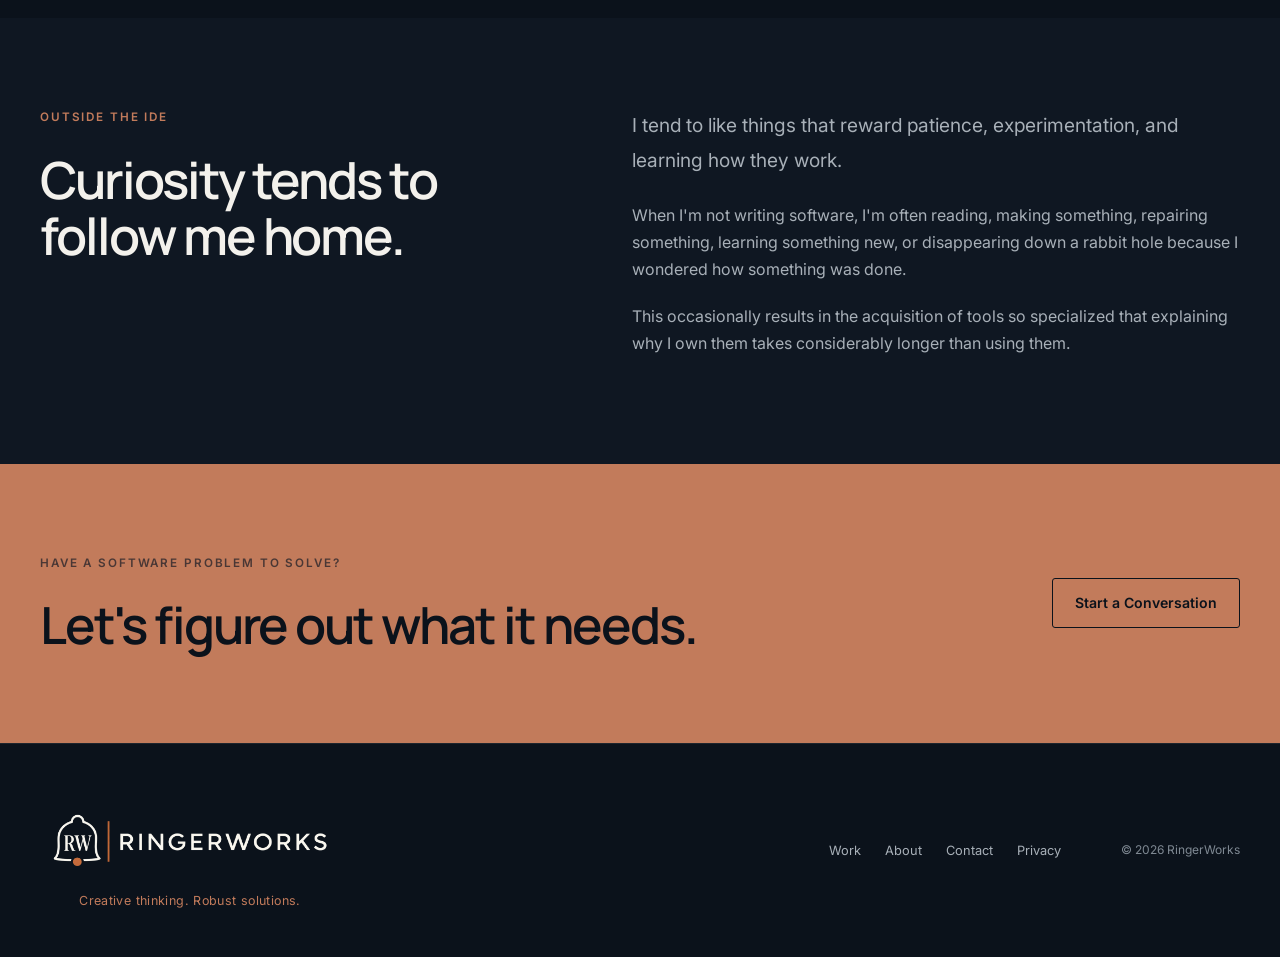
==== commit a710dabf: "Remove AI tell tales." ====
--- a/about/index.html
+++ b/about/index.html
@@ -78,10 +78,8 @@
 
 
                     <p class="about-hero-description">
-                        I build, maintain, modernize, and troubleshoot
-                        business software — with an emphasis on understanding
-                        the problem before deciding what technology belongs
-                        in the solution.
+                        I build, maintain, modernize, and troubleshoot business software, 
+                        with an emphasis on understanding the problem before deciding how to solve it.
                     </p>
 
                 </div>
--- a/assets/css/site.css
+++ b/assets/css/site.css
@@ -173,33 +173,15 @@
 
 
 .brand {
-    display: grid;
-    grid-template-columns: auto 28px auto;
+    display: flex;
     align-items: center;
-    gap: 12px;
     text-decoration: none;
 }
 
-
-.brand-name {
-    font-family: var(--font-heading);
-    font-size: 1.4rem;
-    font-weight: 650;
-    letter-spacing: -0.04em;
-}
-
-
-.brand-line {
-    width: 28px;
-    height: 1px;
-    background: var(--accent);
-}
-
-
-.brand-tagline {
-    color: var(--text-soft);
-    font-size: 0.7rem;
-    letter-spacing: 0.04em;
+.brand-logo {
+    display: block;
+    width: auto;
+    height: 90px;
 }
 
 
@@ -1108,23 +1090,46 @@
     align-items: center;
 }
 
+.footer-logo {
+    display: block;
+    width: 300px;
+    height: auto;
+}
 
 .footer-brand {
     display: flex;
     flex-direction: column;
-    gap: 4px;
-}
-
-
-    .footer-brand > span {
-        font-family: var(--font-heading);
-        font-weight: 600;
-    }
-
-
-    .footer-brand small {
-        color: var(--text-muted);
-    }
+    align-items: center;
+    width: 300px;
+    gap: 8px;
+}
+
+    .footer-brand > a {
+        display: block;
+        text-decoration: none;
+    }
+
+.footer-tagline {
+    width: 100%;
+    margin: 0;
+    color: var(--accent);
+    font-size: 0.78rem;
+    letter-spacing: 0.03em;
+    line-height: 1.4;
+    text-align: center;
+    text-decoration: none;
+}
+
+
+.footer-brand > span {
+    font-family: var(--font-heading);
+    font-weight: 600;
+}
+
+
+.footer-brand small {
+    color: var(--text-muted);
+}
 
 
 .footer-nav {
@@ -1422,6 +1427,7 @@
     .capability-grid {
         grid-template-columns: 1fr;
     }
+
     .capability-grid-four {
         grid-template-columns: repeat(2, minmax(0, 1fr));
     }
@@ -2108,83 +2114,298 @@
     background: var(--bg);
 }
 
-
-.project-list {
+.work-projects-note {
+    max-width: 620px;
+    margin-bottom: 54px;
+}
+
+
+    .work-projects-note p {
+        margin: 0;
+        color: var(--text-muted);
+        font-size: 0.82rem;
+        line-height: 1.7;
+    }
+
+/* ============================================================
+   WORK CASE STUDIES
+   ============================================================ */
+
+
+.case-study-list {
+    display: grid;
+    gap: 105px;
+}
+
+
+
+/* ------------------------------------------------------------
+   CASE STUDY
+   ------------------------------------------------------------ */
+
+.case-study {
+    display: grid;
+    grid-template-columns: 190px minmax(0, 1fr);
+    gap: 70px;
+    padding-top: 54px;
     border-top: 1px solid var(--border);
 }
 
 
-.project-case {
-    display: grid;
-    grid-template-columns: 220px minmax(0, 1fr);
-    gap: 70px;
-    padding-block: 60px;
-    border-bottom: 1px solid var(--border);
-}
-
-
-.project-meta {
+
+/* ------------------------------------------------------------
+   CASE STUDY META
+   ------------------------------------------------------------ */
+
+.case-study-meta {
     display: flex;
     flex-direction: column;
+    align-items: flex-start;
     gap: 10px;
-}
-
-
-    .project-meta span {
+    padding-top: 5px;
+}
+
+
+    .case-study-meta span {
         color: var(--text-muted);
-        font-size: 0.68rem;
+        font-size: 0.66rem;
+        font-weight: 600;
+        letter-spacing: 0.13em;
+        line-height: 1.5;
+        text-transform: uppercase;
+    }
+
+
+    .case-study-meta .case-study-type {
+        color: var(--accent);
+    }
+
+
+
+/* ------------------------------------------------------------
+   CASE STUDY HEADER
+   ------------------------------------------------------------ */
+
+.case-study-content {
+    min-width: 0;
+    max-width: 850px;
+}
+
+
+.case-study-header {
+    max-width: 800px;
+    margin-bottom: 46px;
+}
+
+
+    .case-study-header h3 {
+        max-width: 790px;
+        font-size: clamp( 2.25rem, 3.5vw, 3.5rem );
+        line-height: 1.08;
+    }
+
+
+.case-study-lead {
+    max-width: 720px;
+    margin-top: 28px;
+    margin-bottom: 0;
+    color: var(--text-soft);
+    font-size: clamp( 1.03rem, 1.4vw, 1.18rem );
+    line-height: 1.8;
+}
+
+
+
+/* ------------------------------------------------------------
+   CASE STUDY SECTIONS
+   ------------------------------------------------------------ */
+
+.case-study-section {
+    display: grid;
+    grid-template-columns: 165px minmax(0, 1fr);
+    gap: 34px;
+    padding-block: 34px;
+    border-top: 1px solid var(--border-soft);
+}
+
+
+    .case-study-section h4 {
+        margin: 3px 0 0;
+        color: var(--text);
+        font-family: var(--font-heading);
+        font-size: 0.78rem;
+        font-weight: 600;
+        line-height: 1.5;
+        letter-spacing: 0.04em;
+    }
+
+
+.case-study-copy {
+    max-width: 620px;
+}
+
+
+    .case-study-copy p {
+        margin: 0;
+        color: var(--text-soft);
+    }
+
+
+        .case-study-copy p + p {
+            margin-top: 18px;
+        }
+
+
+    .case-study-copy strong {
+        color: var(--text);
+        font-weight: 600;
+    }
+
+
+
+/* ------------------------------------------------------------
+   EMPHASIS / OUTCOME
+   ------------------------------------------------------------ */
+
+.case-study-emphasis {
+    padding-left: 22px;
+    color: var(--text) !important;
+    font-family: var(--font-heading);
+    font-size: 1.05rem;
+    font-weight: 500;
+    line-height: 1.65;
+    border-left: 2px solid var(--accent);
+}
+
+
+.case-study-result {
+    background: linear-gradient( 90deg, rgba(194, 123, 91, 0.045), transparent 70% );
+}
+
+
+
+/* ------------------------------------------------------------
+   TECHNOLOGY
+   ------------------------------------------------------------ */
+
+.case-study-technology {
+    display: grid;
+    grid-template-columns: 165px minmax(0, 1fr);
+    gap: 34px;
+    padding-block: 28px;
+    border-top: 1px solid var(--border-soft);
+    border-bottom: 1px solid var(--border);
+}
+
+
+    .case-study-technology > span {
+        color: var(--accent);
+        font-size: 0.66rem;
         font-weight: 600;
         letter-spacing: 0.13em;
         text-transform: uppercase;
     }
 
 
-        .project-meta span:first-child {
-            color: var(--accent);
-        }
-
-
-.project-content {
-    max-width: 760px;
-}
-
-
-    .project-content h3 {
-        max-width: 700px;
-        margin-bottom: 38px;
-        font-size: clamp( 1.9rem, 3vw, 2.8rem );
-    }
-
-
-.project-detail {
+    .case-study-technology p {
+        max-width: 620px;
+        margin: 0;
+        color: var(--text-muted);
+        font-size: 0.82rem;
+        line-height: 1.8;
+    }
+
+
+
+/* ============================================================
+   ADDITIONAL WORK
+   ============================================================ */
+
+.additional-work {
+    margin-top: 120px;
+    padding-top: 70px;
+    border-top: 1px solid var(--border);
+}
+
+
+.additional-work-heading {
+    max-width: 720px;
+    margin-bottom: 54px;
+}
+
+
+    .additional-work-heading h3 {
+        font-size: clamp( 2rem, 3.5vw, 3.2rem );
+    }
+
+
+
+/* ------------------------------------------------------------
+   ADDITIONAL WORK GRID
+   ------------------------------------------------------------ */
+
+.additional-work-grid {
     display: grid;
-    grid-template-columns: 150px minmax(0, 1fr);
-    gap: 30px;
-    padding-block: 22px;
+    grid-template-columns: repeat(3, minmax(0, 1fr));
+    border-top: 1px solid var(--border);
+    border-left: 1px solid var(--border);
+}
+
+
+.additional-work-card {
+    display: flex;
+    flex-direction: column;
+    min-height: 430px;
+    padding: 34px;
+    background: rgba(255, 255, 255, 0.012);
+    border-right: 1px solid var(--border);
+    border-bottom: 1px solid var(--border);
+}
+
+
+.additional-work-type {
+    margin-bottom: 24px;
+    color: var(--accent);
+    font-size: 0.66rem;
+    font-weight: 600;
+    letter-spacing: 0.13em;
+    text-transform: uppercase;
+}
+
+
+.additional-work-card h4 {
+    margin: 0 0 24px;
+    color: var(--text);
+    font-family: var(--font-heading);
+    font-size: clamp( 1.35rem, 1.8vw, 1.7rem );
+    font-weight: 600;
+    line-height: 1.25;
+    letter-spacing: -0.025em;
+}
+
+
+.additional-work-card > p:not(.additional-work-type) {
+    margin-bottom: 18px;
+    color: var(--text-soft);
+    font-size: 0.92rem;
+    line-height: 1.7;
+}
+
+
+.additional-work-card strong {
+    color: var(--text);
+    font-weight: 600;
+}
+
+
+.additional-work-card footer {
+    margin-top: auto;
+    padding-top: 26px;
+    color: var(--text-muted);
+    font-size: 0.72rem;
+    line-height: 1.7;
     border-top: 1px solid var(--border-soft);
 }
-
-
-    .project-detail:last-child {
-        border-bottom: 1px solid var(--border-soft);
-    }
-
-
-    .project-detail h4 {
-        margin: 0;
-        color: var(--text);
-        font-family: var(--font-heading);
-        font-size: 0.8rem;
-        font-weight: 600;
-        letter-spacing: 0.04em;
-    }
-
-
-    .project-detail p {
-        max-width: 560px;
-        margin: 0;
-        color: var(--text-soft);
-    }
 
 
 
@@ -2198,63 +2419,183 @@
 }
 
 
+/* Heading */
+
+.references-heading {
+    max-width: 820px;
+    margin: 0 auto 54px;
+    text-align: center;
+}
+
+    .references-heading .section-label {
+        margin-bottom: 26px;
+    }
+
+    .references-heading h2 {
+        margin-bottom: 22px;
+    }
+
+.references-intro {
+    max-width: 690px;
+    margin: 0 auto;
+    color: var(--text-soft);
+    font-size: 1rem;
+    line-height: 1.8;
+}
+
+
+/* Shared testimonial panel */
+
+.reference-panel {
+    padding: 42px 46px;
+    background: var(--surface);
+    border: 1px solid var(--border-soft);
+    border-radius: 14px;
+}
+
+
+/* Two-column layout */
+
 .reference-grid {
     display: grid;
-    grid-template-columns: repeat(3, minmax(0, 1fr));
-    gap: 24px;
-}
-
+    grid-template-columns: repeat(2, minmax(0, 1fr));
+}
+
+
+/* Individual testimonial */
 
 .reference-card {
-    min-height: 360px;
     display: flex;
     flex-direction: column;
+    min-width: 0;
     margin: 0;
-    padding: 34px;
-    background: rgba(255, 255, 255, 0.015);
-    border: 1px solid var(--border);
-}
-
+    padding: 4px 42px 4px 8px;
+}
+
+    .reference-card + .reference-card {
+        padding-left: 58px;
+        padding-right: 8px;
+        border-left: 1px solid rgba(255, 255, 255, 0.13);
+    }
+
+
+/* Decorative quotation mark */
+
+.reference-quote-mark {
+    height: 50px;
+    margin-bottom: 8px;
+    color: var(--accent);
+    font-family: Georgia, "Times New Roman", serif;
+    font-size: 5rem;
+    font-weight: 700;
+    line-height: 0.85;
+}
+
+
+/* Quote */
+
+.reference-card > p {
+    max-width: 470px;
+    margin: 0;
+    color: var(--text);
+    font-size: 0.98rem;
+    line-height: 1.8;
+}
+
+
+/* Attribution */
+
+.reference-card footer {
+    display: flex;
+    flex-direction: column;
+    gap: 4px;
+    margin-top: auto;
+    padding-top: 42px;
+}
+
+.reference-rule {
+    display: block;
+    width: 46px;
+    height: 2px;
+    margin-bottom: 17px;
+    background: var(--accent);
+}
+
+.reference-card footer strong {
+    color: var(--text);
+    font-family: var(--font-heading);
+    font-size: 0.92rem;
+    font-weight: 700;
+    letter-spacing: 0.02em;
+    text-transform: uppercase;
+}
+
+.reference-card footer > span:last-child {
+    margin-top: 5px;
+    color: var(--text-muted);
+    font-size: 0.74rem;
+    line-height: 1.5;
+}
+
+
+/* Tablet */
+
+@media (max-width: 900px) {
+
+    .references-heading {
+        margin-bottom: 44px;
+    }
+
+    .reference-panel {
+        padding: 38px;
+    }
+
+    .reference-grid {
+        grid-template-columns: 1fr;
+    }
+
+    .reference-card {
+        padding: 0 0 38px;
+    }
+
+        .reference-card + .reference-card {
+            padding: 38px 0 0;
+            border-left: 0;
+            border-top: 1px solid rgba(255, 255, 255, 0.13);
+        }
+
+        .reference-card > p {
+            max-width: none;
+        }
+}
+
+
+/* Mobile */
+
+@media (max-width: 650px) {
+
+    .references-heading {
+        margin-bottom: 36px;
+    }
+
+    .references-intro {
+        font-size: 0.94rem;
+    }
+
+    .reference-panel {
+        padding: 30px 26px;
+        border-radius: 10px;
+    }
+
+    .reference-quote-mark {
+        font-size: 4.2rem;
+    }
 
     .reference-card > p {
-        margin: 0;
-        color: var(--text);
-        font-family: var(--font-heading);
-        font-size: clamp( 1.05rem, 1.4vw, 1.18rem );
-        font-weight: 500;
-        line-height: 1.65;
-        letter-spacing: -0.015em;
-    }
-
-
-    .reference-card footer {
-        display: flex;
-        flex-direction: column;
-        gap: 3px;
-        margin-top: auto;
-        padding-top: 36px;
-    }
-
-
-        .reference-card footer strong {
-            color: var(--text);
-            font-family: var(--font-heading);
-            font-size: 0.9rem;
-            font-weight: 600;
-        }
-
-
-        .reference-card footer span {
-            color: var(--text-muted);
-            font-size: 0.72rem;
-            line-height: 1.5;
-        }
-
-
-.reference-placeholder {
-    opacity: 0.55;
-}
-
+        font-size: 0.94rem;
+        line-height: 1.75;
+    }
+}
 
 
 /* ------------------------------------------------------------
@@ -2268,25 +2609,41 @@
     }
 
 
-    .project-case {
+    .reference-grid {
         grid-template-columns: 1fr;
-        gap: 28px;
-    }
-
-
-    .project-meta {
+    }
+
+
+    .reference-card {
+        min-height: auto;
+    }
+
+    /* CASE STUDIES */
+
+    .case-study {
+        grid-template-columns: 1fr;
+        gap: 30px;
+    }
+
+
+    .case-study-meta {
         flex-direction: row;
         flex-wrap: wrap;
-        gap: 10px 20px;
-    }
-
-
-    .reference-grid {
+        gap: 10px 22px;
+    }
+
+
+    .case-study-content {
+        max-width: none;
+    }
+
+
+    .additional-work-grid {
         grid-template-columns: 1fr;
     }
 
 
-    .reference-card {
+    .additional-work-card {
         min-height: auto;
     }
 }
@@ -2309,25 +2666,61 @@
     }
 
 
-    .project-case {
-        padding-block: 44px;
-    }
-
-
     .project-content h3 {
         margin-bottom: 30px;
     }
 
 
-    .project-detail {
-        grid-template-columns: 1fr;
-        gap: 8px;
-        padding-block: 20px;
-    }
-
-
     .reference-card {
         padding: 28px 26px;
+    }
+
+    .case-study-list {
+        gap: 78px;
+    }
+
+
+    .case-study {
+        padding-top: 42px;
+    }
+
+
+    .case-study-header {
+        margin-bottom: 36px;
+    }
+
+
+        .case-study-header h3 {
+            font-size: clamp( 2rem, 10vw, 2.9rem );
+        }
+
+
+    .case-study-section {
+        grid-template-columns: 1fr;
+        gap: 12px;
+        padding-block: 28px;
+    }
+
+
+        .case-study-section h4 {
+            margin: 0;
+        }
+
+
+    .case-study-technology {
+        grid-template-columns: 1fr;
+        gap: 12px;
+    }
+
+
+    .additional-work {
+        margin-top: 90px;
+        padding-top: 55px;
+    }
+
+
+    .additional-work-card {
+        padding: 30px 26px;
     }
 }
 
@@ -2488,4 +2881,4 @@
     .privacy-section {
         padding-block: 34px;
     }
-}+}
